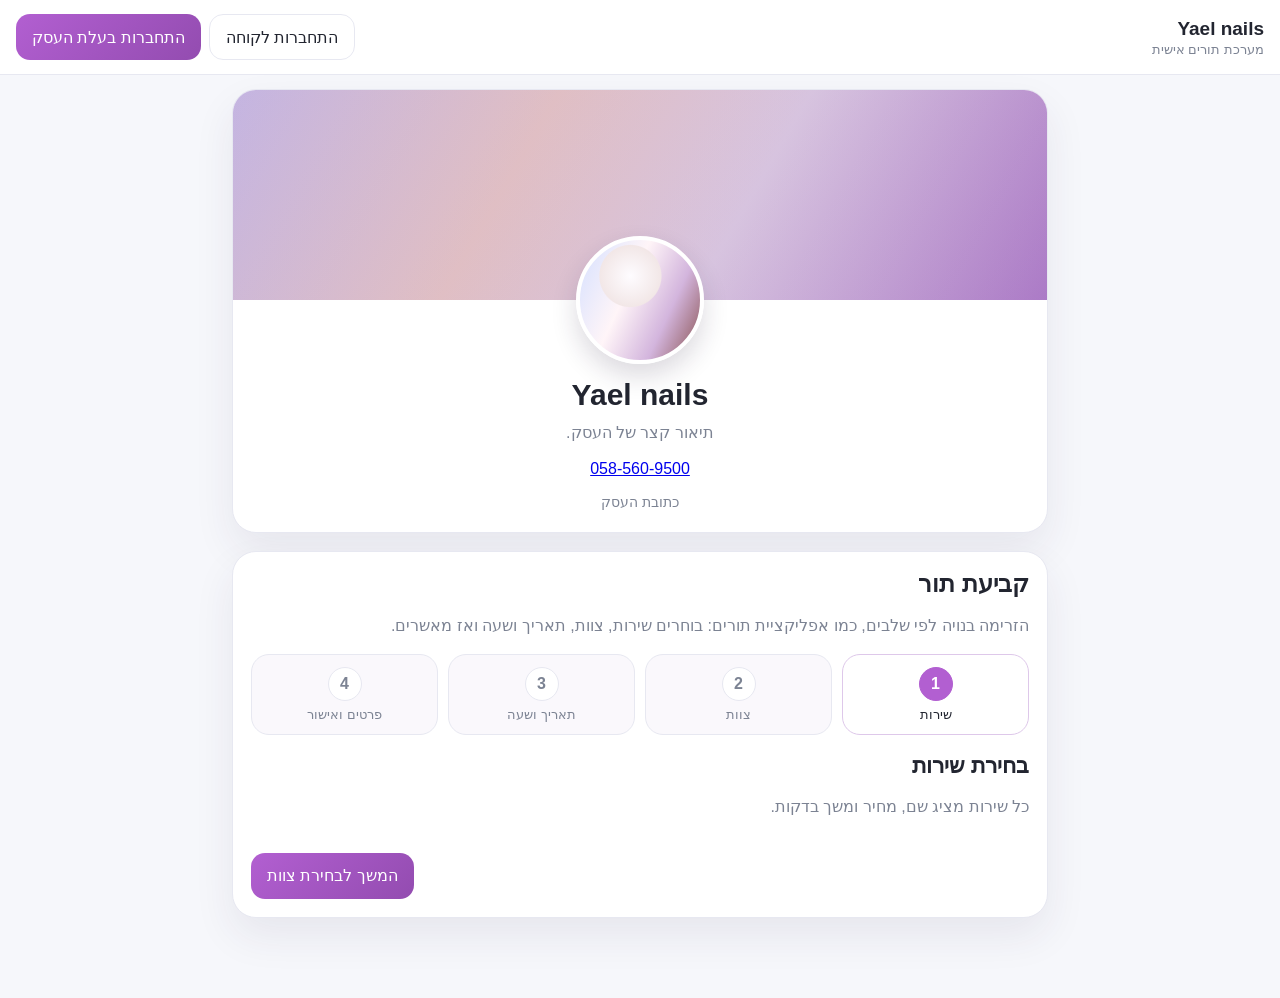
==== public/app/index.html @ bdcf822f "Changes Co-authored-by: oridahan5555-spec <274042148+oridahan5555-spec@users.noreply.github.com>" ====
<!DOCTYPE html>
<html lang="he" dir="rtl">
<head>
  <meta charset="UTF-8">
  <meta name="viewport" content="width=device-width, initial-scale=1.0">
  <title>ניהול תורים אישי</title>
  <meta name="description" content="אתר הזמנת תורים מסודר לפי שלבים: שירות, צוות, תאריך, שעה ופרטים אישיים.">
  <link rel="stylesheet" href="styles.css">
</head>
<body>
  <header class="topbar">
    <div class="brand-block">
      <strong id="brandName">Yael nails</strong>
      <span>מערכת תורים אישית</span>
    </div>
    <div class="topbar-actions">
      <button class="ghost-button" id="openCustomerLogin" type="button">התחברות לקוחה</button>
      <button class="primary-button small-button" id="openSellerLogin" type="button">התחברות בעלת העסק</button>
      <button class="ghost-button is-hidden" id="logoutButton" type="button">התנתקות</button>
    </div>
  </header>

  <main class="app-shell">
    <section class="landing-card">
      <div class="cover-image"></div>
      <div class="landing-content">
        <div class="avatar" id="businessAvatar" aria-hidden="true"></div>
        <h1 id="businessName">Yael nails</h1>
        <p class="business-description" id="businessDescription">תיאור קצר של העסק.</p>
        <div class="contact-row">
          <a class="contact-phone-text" id="phoneLink" href="tel:0585609500">058-560-9500</a>
        </div>
        <div class="business-meta">
          <span id="businessAddress">כתובת העסק</span>
        </div>
      </div>
    </section>

    <section class="wizard-card">
      <div class="section-head">
        <h2>קביעת תור</h2>
        <p>הזרימה בנויה לפי שלבים, כמו אפליקציית תורים: בוחרים שירות, צוות, תאריך ושעה ואז מאשרים.</p>
      </div>

      <ol class="wizard-steps" id="wizardSteps" aria-label="שלבי קביעת תור">
        <li class="wizard-step is-active" data-step-indicator="1">
          <span class="wizard-step-number">1</span>
          <span class="wizard-step-label">שירות</span>
        </li>
        <li class="wizard-step" data-step-indicator="2">
          <span class="wizard-step-number">2</span>
          <span class="wizard-step-label">צוות</span>
        </li>
        <li class="wizard-step" data-step-indicator="3">
          <span class="wizard-step-number">3</span>
          <span class="wizard-step-label">תאריך ושעה</span>
        </li>
        <li class="wizard-step" data-step-indicator="4">
          <span class="wizard-step-number">4</span>
          <span class="wizard-step-label">פרטים ואישור</span>
        </li>
      </ol>

      <section class="wizard-panel is-active" id="servicesStep">
        <div class="section-head compact-head">
          <h3>בחירת שירות</h3>
          <p>כל שירות מציג שם, מחיר ומשך בדקות.</p>
        </div>
        <div id="servicesCategories" class="categories-list"></div>
        <div class="panel-actions">
          <button class="primary-button" id="goToStaffStep" type="button">המשך לבחירת צוות</button>
        </div>
      </section>

      <section class="wizard-panel" id="staffStep">
        <div class="section-head compact-head">
          <h3>בחירת איש צוות</h3>
          <p>כרגע יש בעלת מקצוע אחת פעילה במערכת, אז פשוט ממשיכים איתה.</p>
        </div>
        <div id="staffCards" class="staff-grid"></div>
        <div class="panel-actions split-actions">
          <button class="ghost-button" id="backToServicesStep" type="button">חזרה</button>
          <button class="primary-button" id="goToScheduleStep" type="button">המשך לבחירת תאריך</button>
        </div>
      </section>

      <section class="wizard-panel" id="scheduleStep">
        <div class="section-head compact-head">
          <h3>בחירת תאריך ושעה</h3>
          <p>הימים הזמינים מסומנים בלוח, ורק שעות פנויות באמת מוצגות מתחת.</p>
        </div>

        <div class="selected-summary" id="selectedSummary"></div>

        <div class="calendar-card">
          <div class="calendar-head">
            <button class="icon-button" id="calendarNextButton" type="button" aria-label="חודש הבא">‹</button>
            <strong id="calendarMonthLabel">מאי 2026</strong>
            <button class="icon-button" id="calendarPrevButton" type="button" aria-label="חודש קודם">›</button>
          </div>
          <div class="calendar-weekdays">
            <span>א</span>
            <span>ב</span>
            <span>ג</span>
            <span>ד</span>
            <span>ה</span>
            <span>ו</span>
            <span>ש</span>
          </div>
          <div class="calendar-grid" id="calendarGrid"></div>
        </div>

        <section class="today-availability">
          <div class="today-availability-head">
            <h3>שעות פנויות היום</h3>
            <p id="todayAvailabilityText">בחרי שירות כדי לראות שעות פנויות להיום.</p>
          </div>
          <div class="today-slot-list" id="todaySlotsList"></div>
        </section>

        <section class="picker-block">
          <div class="picker-head">
            <h3>שעות זמינות</h3>
            <p>השעות מחולקות לבוקר, צהריים וערב.</p>
          </div>
          <div id="timeGroups" class="time-groups"></div>
          <div class="empty-state is-hidden" id="emptyTimesState">
            <div class="empty-icon" aria-hidden="true">⌛</div>
            <p>אין שעות זמינות ביום זה</p>
          </div>
        </section>

        <div class="panel-actions split-actions">
          <button class="ghost-button" id="backToStaffStep" type="button">חזרה</button>
          <button class="primary-button" id="goToDetailsStep" type="button">המשך לפרטים</button>
        </div>
      </section>

      <section class="wizard-panel" id="detailsStep">
        <div class="section-head compact-head">
          <h3>פרטים אישיים ואישור</h3>
          <p>כאן בודקים את הסיכום הסופי ומאשרים את התור.</p>
        </div>

        <div class="summary-card" id="bookingSummaryCard"></div>

        <div class="notice-box" id="detailsNotice">
          מלאי שם וטלפון כדי לאשר את התור.
        </div>

        <section class="success-panel is-hidden" id="bookingSuccessPanel">
          <div class="success-icon" aria-hidden="true">✓</div>
          <h3>ההזמנה נשלחה בהצלחה</h3>
          <p>הבקשה נשמרה ומחכה לאישור של בעלת העסק.</p>
          <div class="success-summary" id="bookingSuccessSummary"></div>
          <div class="success-panel-actions">
            <button class="ghost-button is-hidden" id="bookingSuccessCalendarButton" type="button">הוספה ל-Google Calendar</button>
            <button class="ghost-button is-hidden" id="bookingSuccessIcsButton" type="button">הוספה ליומן הפרטי</button>
          </div>
        </section>

        <form id="bookingForm" class="booking-form">
          <label class="field">
            <span>שם מלא</span>
            <input type="text" name="fullName" required>
          </label>
          <label class="field">
            <span>טלפון</span>
            <input type="tel" name="phone" required>
          </label>
          <label class="field">
            <span>הערות</span>
            <textarea name="notes" rows="3" placeholder="לא חובה"></textarea>
          </label>
          <div class="panel-actions split-actions">
            <button class="ghost-button" id="backToScheduleStep" type="button">חזרה</button>
            <button class="primary-button" type="submit">קבע תור</button>
          </div>
        </form>
      </section>
    </section>

    <section class="panel-card is-hidden" id="customerBookingsPanel">
      <div class="section-head">
        <h2>התורים שלי</h2>
        <p>כאן רואים מה מחכה לאישור, מה אושר, ומה בוטל או נדחה.</p>
      </div>
      <div id="myBookingsList" class="cards-list"></div>
    </section>

    <section class="panel-card is-hidden" id="sellerPanel">
      <div class="section-head">
        <h2>ניהול העסק</h2>
        <p>האזור הזה מיועד לבעלת העסק בלבד, וכל שינוי בו נשמר באמת בדפדפן המקומי.</p>
      </div>

      <div class="admin-grid">
        <form id="businessForm" class="admin-card">
          <h3>פרטי העסק</h3>
          <label class="field">
            <span>שם העסק</span>
            <input type="text" name="name" required>
          </label>
          <label class="field">
            <span>תיאור קצר</span>
            <input type="text" name="description" required>
          </label>
          <label class="field">
            <span>כתובת</span>
            <input type="text" name="address" required>
          </label>
          <label class="field">
            <span>טלפון</span>
            <input type="text" name="phone" required>
          </label>
          <label class="field">
            <span>קישור לאינסטגרם</span>
            <input type="url" name="instagramUrl" placeholder="https://instagram.com/your-page">
          </label>
          <button class="primary-button" type="submit">שמירת פרטי עסק</button>
        </form>

        <form id="sellerCredentialsForm" class="admin-card">
          <h3>כניסת בעלת העסק</h3>
          <label class="field">
            <span>שם משתמש</span>
            <input type="text" name="username" required>
          </label>
          <label class="field">
            <span>סיסמה חדשה</span>
            <input type="password" name="password" placeholder="השאירי ריק כדי לא לשנות">
          </label>
          <button class="primary-button" type="submit">שמירת פרטי התחברות</button>
        </form>

        <form id="servicesForm" class="admin-card admin-card-wide">
          <h3>שירותים ומחירים</h3>
          <div id="servicesEditor" class="editor-list"></div>
          <button class="ghost-button" id="addServiceButton" type="button">הוספת שירות</button>
          <button class="primary-button" type="submit">שמירת שירותים</button>
        </form>

        <form id="hoursForm" class="admin-card admin-card-wide">
          <h3>ימים ושעות עבודה</h3>
          <p class="admin-helper">
            כאן מגדירים לכל יום: שם היום, שעת פתיחה, שעת סגירה, וכמה דקות יש בין תור לתור.
            לדוגמה: אם כתוב <strong>30</strong>, זה אומר שכל תור חדש יכול להתחיל כל 30 דקות.
          </p>
          <div id="hoursEditor" class="editor-list"></div>
          <button class="primary-button" type="submit">שמירת שעות עבודה</button>
        </form>

        <section class="admin-card admin-card-wide">
          <h3>יומן בעלת העסק</h3>
          <div class="seller-calendar">
            <div class="calendar-card seller-calendar-card">
              <div class="calendar-head">
                <button class="icon-button" id="sellerCalendarNextButton" type="button" aria-label="חודש הבא">‹</button>
                <strong id="sellerCalendarMonthLabel">מאי 2026</strong>
                <button class="icon-button" id="sellerCalendarPrevButton" type="button" aria-label="חודש קודם">›</button>
              </div>
              <div class="calendar-weekdays">
                <span>א</span>
                <span>ב</span>
                <span>ג</span>
                <span>ד</span>
                <span>ה</span>
                <span>ו</span>
                <span>ש</span>
              </div>
              <div class="calendar-grid" id="sellerCalendarGrid"></div>
            </div>
            <div class="seller-calendar-list" id="sellerCalendarList"></div>
          </div>
        </section>

        <section class="admin-card admin-card-wide">
          <h3>בקשות תור</h3>
          <div id="sellerBookingsList" class="cards-list"></div>
        </section>
      </div>
    </section>
  </main>

  <div class="modal is-hidden" id="authModal">
    <div class="modal-backdrop" id="closeModal"></div>
    <div class="modal-card">
      <div class="modal-tabs">
        <button class="modal-tab is-active" type="button" data-auth-tab="customer">לקוחה</button>
        <button class="modal-tab" type="button" data-auth-tab="seller">בעלת העסק</button>
      </div>

      <form id="customerLoginForm" class="auth-panel is-active">
        <h3>כניסה / הרשמה ללקוחה</h3>
        <p class="auth-helper">בפעם הראשונה ממלאים פרטים, טלפון וסיסמה. בפעמים הבאות נכנסים עם אותו טלפון וסיסמה.</p>
        <label class="field">
          <span>שם פרטי</span>
          <input type="text" name="firstName" required>
        </label>
        <label class="field">
          <span>שם משפחה</span>
          <input type="text" name="lastName" required>
        </label>
        <label class="field">
          <span>טלפון</span>
          <input type="tel" name="phone" required>
        </label>
        <label class="field">
          <span>סיסמה</span>
          <input type="password" name="password" required>
        </label>
        <button class="primary-button" type="submit">כניסה כלקוחה</button>
      </form>

      <form id="sellerLoginForm" class="auth-panel">
        <h3>התחברות בעלת העסק</h3>
        <label class="field">
          <span>שם משתמש</span>
          <input type="text" name="username" required>
        </label>
        <label class="field">
          <span>סיסמה</span>
          <input type="password" name="password" required>
        </label>
        <button class="primary-button" type="submit">כניסה לניהול</button>
      </form>
    </div>
  </div>

  <script src="script.js"></script>
</body>
</html>
---- public/app/styles.css ----
:root {
  --bg: #f6f7fb;
  --surface: #ffffff;
  --surface-soft: #faf8fc;
  --text: #222530;
  --muted: #7c8393;
  --line: #e7e8f1;
  --accent: #b25fd1;
  --accent-dark: #934cb0;
  --accent-soft: #f5e9fb;
  --success: #2f9868;
  --warning: #b88400;
  --danger: #d64a5d;
  --shadow: 0 18px 40px rgba(50, 40, 78, 0.08);
}

* {
  box-sizing: border-box;
}

html {
  scroll-behavior: smooth;
}

body {
  margin: 0;
  font-family: Arial, sans-serif;
  background: var(--bg);
  color: var(--text);
}

button,
input,
textarea {
  font: inherit;
}

.is-hidden {
  display: none !important;
}

.topbar {
  position: sticky;
  top: 0;
  z-index: 40;
  display: flex;
  align-items: center;
  justify-content: space-between;
  gap: 16px;
  padding: 14px 16px;
  background: rgba(255, 255, 255, 0.92);
  backdrop-filter: blur(14px);
  border-bottom: 1px solid var(--line);
}

.brand-block {
  display: grid;
  gap: 2px;
}

.brand-block strong {
  font-size: 19px;
}

.brand-block span {
  color: var(--muted);
  font-size: 13px;
}

.topbar-actions {
  display: flex;
  flex-wrap: wrap;
  gap: 8px;
}

.app-shell {
  width: min(840px, 100%);
  margin: 0 auto;
  padding: 14px 12px 80px;
}

.landing-card,
.wizard-card,
.panel-card,
.admin-card,
.booking-card,
.notice-box,
.modal-card,
.calendar-card,
.summary-card,
.success-panel {
  background: var(--surface);
  border: 1px solid var(--line);
  border-radius: 24px;
  box-shadow: var(--shadow);
}

.landing-card {
  overflow: hidden;
}

.cover-image {
  height: 210px;
  background:
    linear-gradient(rgba(110, 70, 118, 0.18), rgba(110, 70, 118, 0.18)),
    linear-gradient(120deg, #d7cdf9 0%, #f9d9d5 35%, #eedff6 62%, #b986d8 100%);
}

.landing-content {
  margin-top: -64px;
  padding: 0 18px 22px;
  text-align: center;
}

.avatar {
  width: 128px;
  height: 128px;
  margin: 0 auto 14px;
  border-radius: 50%;
  border: 4px solid #fff;
  background:
    radial-gradient(circle at 42% 30%, #fefcff 0%, #f2e7e7 28%, transparent 29%),
    linear-gradient(115deg, #d5e0ff 0%, #fff5f8 40%, #d3b5dd 70%, #88504e 100%);
  box-shadow: 0 12px 26px rgba(39, 25, 55, 0.16);
}

.landing-content h1 {
  margin: 0 0 8px;
  font-size: 30px;
}

.business-description {
  margin: 0 auto 14px;
  max-width: 32ch;
  color: var(--muted);
  line-height: 1.6;
}

.contact-row {
  display: flex;
  justify-content: center;
  gap: 10px;
  margin-bottom: 16px;
}

.contact-chip {
  width: 44px;
  height: 44px;
  display: grid;
  place-items: center;
  border-radius: 50%;
  text-decoration: none;
  color: var(--text);
  background: var(--surface-soft);
  border: 1px solid var(--line);
  box-shadow: 0 8px 16px rgba(34, 37, 48, 0.05);
  transition: transform 180ms ease, border-color 180ms ease, box-shadow 180ms ease;
}

.contact-chip:hover {
  transform: translateY(-1px);
  border-color: #d7c1e6;
  box-shadow: 0 10px 18px rgba(178, 95, 209, 0.12);
}

.contact-chip svg {
  width: 20px;
  height: 20px;
  fill: currentColor;
}

.business-meta {
  display: grid;
  gap: 4px;
  color: var(--muted);
  font-size: 14px;
}

.wizard-card,
.panel-card {
  margin-top: 18px;
  padding: 18px;
}

.section-head {
  margin-bottom: 16px;
}

.section-head h2,
.section-head h3,
.admin-card h3,
.modal-card h3 {
  margin: 0 0 8px;
}

.section-head p,
.compact-head p,
.today-availability-head p,
.picker-head p,
.auth-helper,
.admin-helper,
.notice-box,
.booking-meta,
.booking-note,
.field span,
.calendar-helper {
  color: var(--muted);
  line-height: 1.5;
}

.compact-head {
  margin-bottom: 14px;
}

.compact-head h3 {
  font-size: 22px;
}

.wizard-steps {
  display: grid;
  grid-template-columns: repeat(4, minmax(0, 1fr));
  gap: 10px;
  padding: 0;
  margin: 0 0 18px;
  list-style: none;
}

.wizard-step {
  display: grid;
  gap: 6px;
  justify-items: center;
  padding: 12px 10px;
  border: 1px solid var(--line);
  border-radius: 18px;
  background: var(--surface-soft);
  color: var(--muted);
}

.wizard-step-number {
  width: 34px;
  height: 34px;
  display: grid;
  place-items: center;
  border-radius: 50%;
  background: #fff;
  border: 1px solid var(--line);
  font-weight: 700;
}

.wizard-step-label {
  font-size: 13px;
  text-align: center;
}

.wizard-step.is-active {
  border-color: #dec8ea;
  background: #fff;
  color: var(--text);
}

.wizard-step.is-active .wizard-step-number,
.wizard-step.is-complete .wizard-step-number {
  background: var(--accent);
  border-color: var(--accent);
  color: #fff;
}

.wizard-step.is-complete {
  color: var(--text);
}

.wizard-panel {
  display: none;
}

.wizard-panel.is-active {
  display: block;
  animation: fadeSlide 220ms ease;
}

.categories-list,
.services-grid,
.staff-grid,
.time-groups,
.booking-form,
.cards-list,
.admin-grid,
.editor-list,
.seller-calendar-list {
  display: grid;
  gap: 14px;
}

.category-block {
  display: grid;
  gap: 12px;
}

.category-title {
  margin: 0;
  font-size: 20px;
}

.services-grid {
  grid-template-columns: 1fr;
}

.service-card,
.staff-card {
  width: 100%;
  border: 1px solid var(--line);
  border-radius: 20px;
  background: var(--surface);
  padding: 16px;
  text-align: right;
  cursor: pointer;
  transition: transform 180ms ease, border-color 180ms ease, box-shadow 180ms ease, background 180ms ease;
}

.service-card:hover,
.staff-card:hover,
.day-button:hover,
.time-slot-button:hover,
.today-slot-chip:hover,
.calendar-day:hover {
  transform: translateY(-1px);
}

.service-card.is-selected,
.staff-card.is-selected {
  border-color: var(--accent);
  background: var(--accent-soft);
  box-shadow: 0 12px 28px rgba(178, 95, 209, 0.18);
}

.service-card-head,
.service-card-meta,
.booking-card-head,
.booking-meta,
.summary-row,
.selected-summary-row {
  display: flex;
  align-items: center;
  justify-content: space-between;
  gap: 12px;
}

.service-card-check {
  width: 22px;
  height: 22px;
  border-radius: 50%;
  border: 1px solid #d6d8e3;
  background: #fff;
  flex-shrink: 0;
}

.service-card.is-selected .service-card-check {
  border-color: var(--accent);
  background: var(--accent);
  box-shadow: inset 0 0 0 5px #fff;
}

.service-card-head strong {
  font-size: 18px;
}

.service-card-meta {
  margin-top: 10px;
  color: var(--muted);
  font-size: 14px;
}

.staff-grid {
  grid-template-columns: repeat(2, minmax(0, 1fr));
}

.staff-card {
  display: grid;
  justify-items: center;
  gap: 12px;
  text-align: center;
}

.staff-avatar {
  width: 72px;
  height: 72px;
  display: grid;
  place-items: center;
  border-radius: 50%;
  background: linear-gradient(135deg, #f9e9fb, #d9c1f1);
  color: var(--accent-dark);
  font-size: 24px;
  font-weight: 700;
  border: 1px solid #e5d2ef;
}

.staff-card strong {
  font-size: 17px;
}

.staff-card span {
  color: var(--muted);
  font-size: 14px;
}

.selected-summary,
.summary-card {
  display: grid;
  gap: 10px;
  padding: 16px;
  margin-bottom: 16px;
  background: var(--surface-soft);
}

.selected-summary {
  border: 1px solid #e4d0ef;
  border-radius: 18px;
}

.selected-summary-row strong {
  font-size: 15px;
}

.calendar-card {
  padding: 16px;
  margin-bottom: 16px;
}

.calendar-head {
  display: flex;
  align-items: center;
  justify-content: space-between;
  gap: 10px;
  margin-bottom: 14px;
}

.icon-button {
  width: 42px;
  height: 42px;
  display: grid;
  place-items: center;
  border: 1px solid var(--line);
  border-radius: 50%;
  background: #fff;
  cursor: pointer;
  font-size: 24px;
  line-height: 1;
}

.calendar-weekdays,
.calendar-grid {
  display: grid;
  grid-template-columns: repeat(7, minmax(0, 1fr));
  gap: 8px;
}

.calendar-weekdays {
  margin-bottom: 10px;
  color: var(--muted);
  font-size: 13px;
  text-align: center;
}

.calendar-day {
  min-height: 52px;
  border: 1px solid var(--line);
  border-radius: 16px;
  background: #fff;
  cursor: pointer;
  font-weight: 700;
}

.calendar-day.is-outside {
  visibility: hidden;
}

.calendar-day.is-disabled {
  color: #b4b8c5;
  background: #f5f6fa;
  cursor: not-allowed;
}

.calendar-day.is-available {
  border-color: #d7c0e8;
}

.calendar-day.is-selected {
  border-color: var(--accent);
  background: var(--accent-soft);
  box-shadow: 0 10px 24px rgba(178, 95, 209, 0.16);
}

.calendar-day.has-bookings {
  border-color: #d7c0e8;
  box-shadow: inset 0 -4px 0 #d7c0e8;
}

.today-availability {
  margin-bottom: 16px;
  padding: 16px;
  border: 1px solid var(--line);
  border-radius: 18px;
  background: var(--surface-soft);
}

.today-availability-head {
  display: grid;
  gap: 6px;
}

.today-availability-head h3 {
  margin: 0;
  font-size: 18px;
}

.today-slot-list {
  display: flex;
  flex-wrap: wrap;
  gap: 10px;
  margin-top: 14px;
}

.today-slot-chip {
  min-width: 82px;
  min-height: 42px;
  padding: 0 14px;
  border: 1px solid #dec8ea;
  border-radius: 999px;
  background: #fff;
  color: var(--accent-dark);
  cursor: pointer;
  font-weight: 700;
  transition: transform 180ms ease, border-color 180ms ease, box-shadow 180ms ease;
}

.picker-block {
  display: grid;
  gap: 14px;
}

.picker-head h3 {
  margin: 0 0 6px;
  font-size: 18px;
}

.time-group {
  display: grid;
  gap: 12px;
}

.time-group h4 {
  margin: 0;
  font-size: 16px;
}

.time-slots-grid {
  display: grid;
  grid-template-columns: repeat(3, minmax(0, 1fr));
  gap: 10px;
}

.time-slot-button {
  min-height: 54px;
  border: 1px solid var(--line);
  border-radius: 16px;
  background: #fff;
  color: var(--text);
  cursor: pointer;
  font-weight: 700;
  transition: border-color 180ms ease, background 180ms ease, box-shadow 180ms ease, transform 180ms ease;
}

.time-slot-button.is-selected {
  border-color: var(--accent);
  background: var(--accent-soft);
  box-shadow: 0 10px 24px rgba(178, 95, 209, 0.16);
}

.empty-state {
  display: grid;
  place-items: center;
  gap: 8px;
  padding: 28px 16px;
  border: 1px dashed #d7d9e6;
  border-radius: 18px;
  background: var(--surface-soft);
  text-align: center;
}

.empty-icon {
  width: 56px;
  height: 56px;
  display: grid;
  place-items: center;
  border-radius: 50%;
  background: #fff;
  border: 1px solid var(--line);
  color: var(--muted);
  font-size: 26px;
}

.summary-card {
  margin-bottom: 16px;
  border-radius: 18px;
}

.summary-row,
.selected-summary-row {
  padding: 0;
}

.summary-card .summary-row + .summary-row {
  padding-top: 10px;
  border-top: 1px solid var(--line);
}

.notice-box,
.booking-form,
.admin-card,
.modal-card,
.booking-card,
.success-panel {
  padding: 18px;
}

.success-panel {
  display: grid;
  gap: 10px;
  margin-bottom: 16px;
  border-color: #d9efd9;
  background: #f5fcf7;
  text-align: center;
}

.success-panel h3 {
  margin: 0;
  color: var(--success);
  font-size: 22px;
}

.success-icon {
  width: 52px;
  height: 52px;
  margin: 0 auto;
  display: grid;
  place-items: center;
  border-radius: 50%;
  background: var(--success);
  color: #fff;
  font-size: 28px;
  font-weight: 700;
}

.success-summary {
  margin-top: 4px;
  border: 1px solid #d8eadb;
  border-radius: 14px;
  background: #fff;
  overflow: hidden;
}

.success-summary .summary-row {
  padding: 14px 16px;
}

.success-summary .summary-row + .summary-row {
  border-top: 1px solid var(--line);
}

.field {
  display: grid;
  gap: 8px;
}

.field span {
  font-size: 14px;
}

.field input,
.field textarea {
  width: 100%;
  padding: 14px;
  border: 1px solid var(--line);
  border-radius: 14px;
  background: #fff;
}

.panel-actions {
  display: flex;
  justify-content: flex-end;
  margin-top: 18px;
}

.split-actions {
  justify-content: space-between;
  gap: 10px;
}

.primary-button,
.ghost-button,
.danger-button,
.modal-tab {
  min-height: 46px;
  padding: 0 16px;
  border-radius: 14px;
  cursor: pointer;
  font: inherit;
}

.primary-button {
  border: none;
  background: linear-gradient(135deg, var(--accent), var(--accent-dark));
  color: #fff;
}

.ghost-button,
.danger-button,
.modal-tab {
  border: 1px solid var(--line);
  background: #fff;
  color: var(--text);
}

.danger-button {
  color: var(--danger);
  border-color: #efc8cf;
}

.small-button {
  min-height: 40px;
}

.booking-card {
  border-radius: 18px;
}

.status-pill {
  display: inline-flex;
  align-items: center;
  justify-content: center;
  min-width: 96px;
  padding: 7px 12px;
  border: 1px solid transparent;
  border-radius: 999px;
  font-size: 13px;
  font-weight: 700;
}

.status-pending {
  background: #f8efc9;
  color: var(--warning);
  border-color: #ead89a;
}

.status-approved {
  background: #dff4e9;
  color: var(--success);
  border-color: #b9e3c9;
}

.status-rejected {
  background: #fde2e6;
  color: var(--danger);
  border-color: #f3bcc4;
}

.status-cancelled {
  background: #eceff5;
  color: #5f6675;
  border-color: #d8dde7;
}

.status-card-pending {
  box-shadow: inset 4px 0 0 #e1c65b;
}

.status-card-approved {
  box-shadow: inset 4px 0 0 var(--success);
}

.status-card-rejected {
  box-shadow: inset 4px 0 0 var(--danger);
}

.status-card-cancelled {
  box-shadow: inset 4px 0 0 #8b93a3;
}

.booking-meta,
.seller-actions,
.booking-card-actions {
  display: flex;
  flex-wrap: wrap;
  gap: 10px;
  margin-top: 12px;
}

.success-panel-actions {
  display: flex;
  justify-content: center;
  margin-top: 16px;
}

.success-panel-actions .ghost-button {
  min-width: 180px;
}

.undo-strip {
  display: flex;
  flex-wrap: wrap;
  align-items: center;
  justify-content: space-between;
  gap: 10px;
  margin-top: 14px;
  padding: 12px 14px;
  border: 1px solid #f3bcc4;
  border-radius: 16px;
  background: #fff6f7;
  color: var(--danger);
}

.undo-strip .ghost-button {
  min-height: 40px;
  border-color: #efc8cf;
}

.editor-row {
  display: grid;
  grid-template-columns: 1.1fr 0.9fr 0.7fr 0.7fr auto;
  gap: 10px;
  align-items: center;
}

.editor-row-labels {
  padding: 0 4px;
  color: var(--muted);
  font-size: 13px;
  font-weight: 700;
}

.editor-row-labels span {
  text-align: center;
}

.editor-row-hours input {
  text-align: center;
}

.toggle-hour-button.is-open {
  border-color: #b9e3c9;
  color: var(--success);
  background: #f3fbf6;
}

.toggle-hour-button.is-closed {
  border-color: #f3bcc4;
  color: var(--danger);
  background: #fff5f6;
}

.seller-calendar {
  display: grid;
  gap: 14px;
}

.seller-calendar-card {
  margin-bottom: 0;
}

.seller-calendar-list {
  display: grid;
  gap: 12px;
}

.modal {
  position: fixed;
  inset: 0;
  z-index: 50;
}

.modal-backdrop {
  position: absolute;
  inset: 0;
  background: rgba(34, 37, 48, 0.5);
}

.modal-card {
  position: relative;
  width: min(420px, calc(100% - 24px));
  margin: 72px auto 0;
}

.modal-tabs {
  display: flex;
  gap: 10px;
  margin-bottom: 16px;
}

.modal-tab.is-active {
  background: var(--accent-soft);
  color: var(--accent-dark);
  border-color: #e2c8ee;
}

.auth-panel {
  display: none;
}

.auth-panel.is-active {
  display: grid;
  gap: 12px;
}

@keyframes fadeSlide {
  from {
    opacity: 0;
    transform: translateY(10px);
  }

  to {
    opacity: 1;
    transform: translateY(0);
  }
}

.owner-body {
  background: #f3f5fb;
}

.owner-header {
  position: sticky;
  top: 0;
  z-index: 40;
  display: flex;
  align-items: center;
  justify-content: space-between;
  gap: 16px;
  padding: 16px 20px;
  background: rgba(255, 255, 255, 0.94);
  backdrop-filter: blur(14px);
  border-bottom: 1px solid var(--line);
}

.owner-brand {
  display: grid;
  gap: 4px;
}

.owner-brand strong {
  font-size: 24px;
}

.owner-brand span {
  color: var(--muted);
  font-size: 14px;
}

.owner-header-actions {
  display: flex;
  flex-wrap: wrap;
  gap: 10px;
}

.owner-login-shell {
  width: min(460px, calc(100% - 24px));
  margin: 36px auto;
}

.owner-layout {
  width: min(1360px, calc(100% - 24px));
  margin: 18px auto 48px;
  display: grid;
  grid-template-columns: 260px minmax(0, 1fr);
  gap: 18px;
}

.owner-sidebar {
  position: sticky;
  top: 90px;
  align-self: start;
}

.owner-sidebar-card {
  padding: 18px;
}

.owner-nav {
  display: grid;
  gap: 8px;
}

.owner-nav a {
  display: flex;
  align-items: center;
  justify-content: space-between;
  gap: 10px;
  padding: 12px 14px;
  border: 1px solid var(--line);
  border-radius: 16px;
  color: var(--text);
  background: var(--surface-soft);
  text-decoration: none;
  transition: border-color 180ms ease, transform 180ms ease, background 180ms ease;
}

.owner-nav a:hover {
  transform: translateY(-1px);
  border-color: #d7c1e6;
  background: #fff;
}

.owner-main {
  display: grid;
  gap: 18px;
}

.owner-stats-grid,
.owner-tips-grid {
  display: grid;
  gap: 14px;
}

.owner-stats-grid {
  grid-template-columns: repeat(auto-fit, minmax(180px, 1fr));
}

.owner-stat-card,
.owner-tip-card {
  background: var(--surface);
  border: 1px solid var(--line);
  border-radius: 22px;
  box-shadow: var(--shadow);
  padding: 18px;
}

.owner-stat-card {
  display: grid;
  gap: 8px;
}

.owner-stat-card strong {
  font-size: 32px;
}

.owner-stat-card span,
.owner-tip-card p {
  color: var(--muted);
}

.owner-tip-card {
  display: grid;
  gap: 10px;
}

.owner-tip-card h3 {
  margin: 0;
  font-size: 19px;
}

.owner-tip-link {
  color: var(--accent-dark);
  font-weight: 700;
  text-decoration: none;
}

.owner-tip-link:hover {
  text-decoration: underline;
}

.owner-section-anchor {
  scroll-margin-top: 110px;
}

@media (min-width: 720px) {
  .services-grid {
    grid-template-columns: repeat(2, minmax(0, 1fr));
  }

  .staff-grid {
    grid-template-columns: repeat(3, minmax(0, 1fr));
  }

  .admin-grid {
    grid-template-columns: repeat(2, minmax(0, 1fr));
  }

  .admin-card-wide {
    grid-column: 1 / -1;
  }
}

@media (max-width: 719px) {
  .topbar,
  .topbar-actions,
  .editor-row {
    display: grid;
  }

  .wizard-steps {
    grid-template-columns: repeat(2, minmax(0, 1fr));
  }

  .split-actions {
    flex-direction: column-reverse;
  }

  .split-actions .primary-button,
  .split-actions .ghost-button,
  .panel-actions .primary-button {
    width: 100%;
  }

  .staff-grid,
  .services-grid,
  .time-slots-grid {
    grid-template-columns: repeat(2, minmax(0, 1fr));
  }

  .editor-row {
    grid-template-columns: 1fr;
  }

  .landing-content h1 {
    font-size: 28px;
  }
}

@media (max-width: 1023px) {
  .owner-layout {
    grid-template-columns: 1fr;
  }

  .owner-sidebar {
    position: static;
  }
}
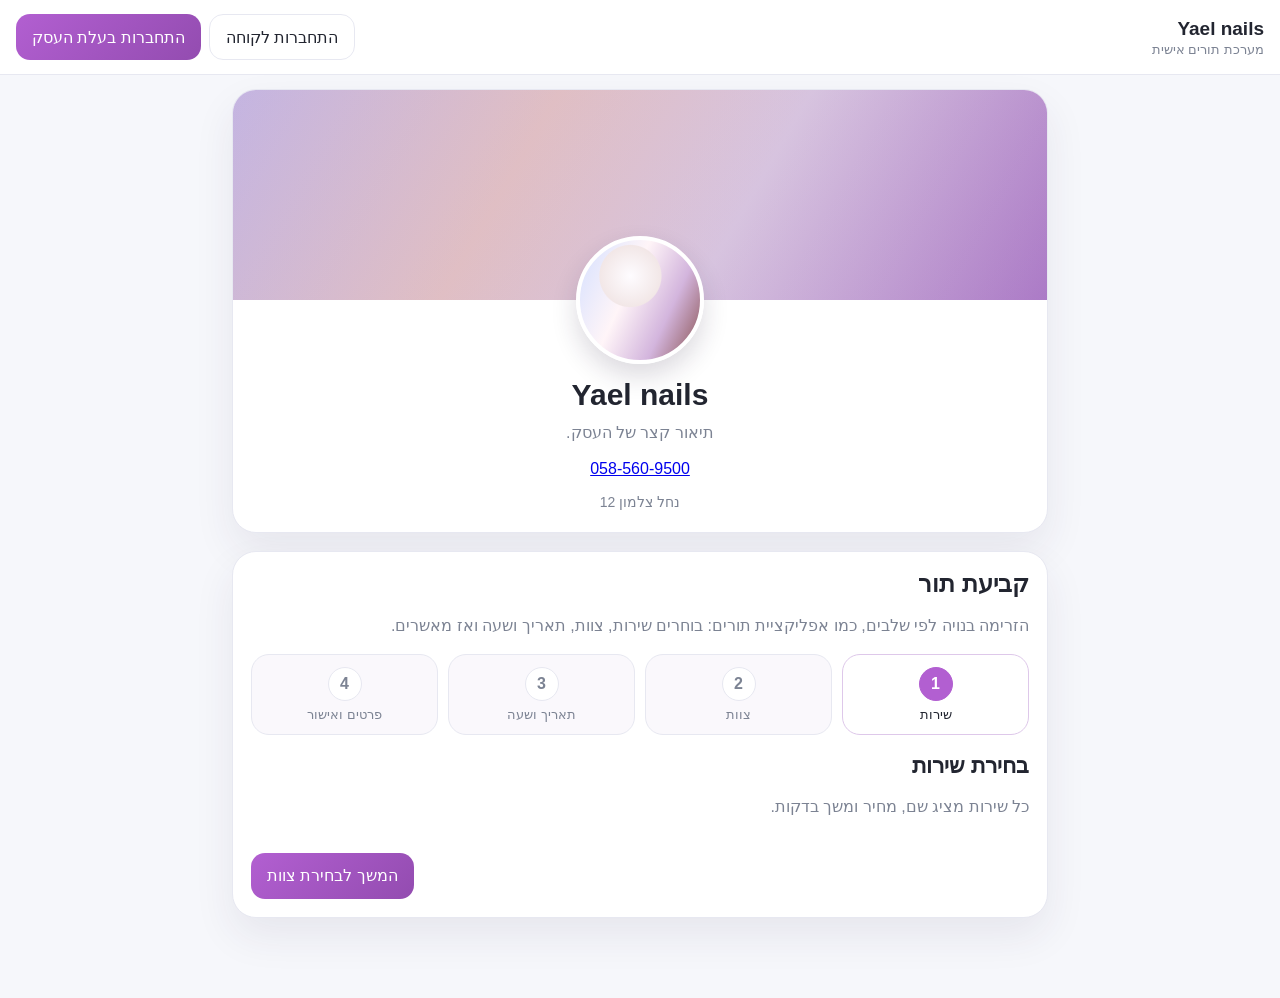
==== commit c123fcd8: "Changes Co-authored-by: oridahan5555-spec <274042148+oridahan5555-spec@users.noreply.github.com>" ====
--- a/public/app/index.html
+++ b/public/app/index.html
@@ -31,7 +31,7 @@
           <a class="contact-phone-text" id="phoneLink" href="tel:0585609500">058-560-9500</a>
         </div>
         <div class="business-meta">
-          <span id="businessAddress">כתובת העסק</span>
+          <span id="businessAddress">נחל צלמון 12</span>
         </div>
       </div>
     </section>
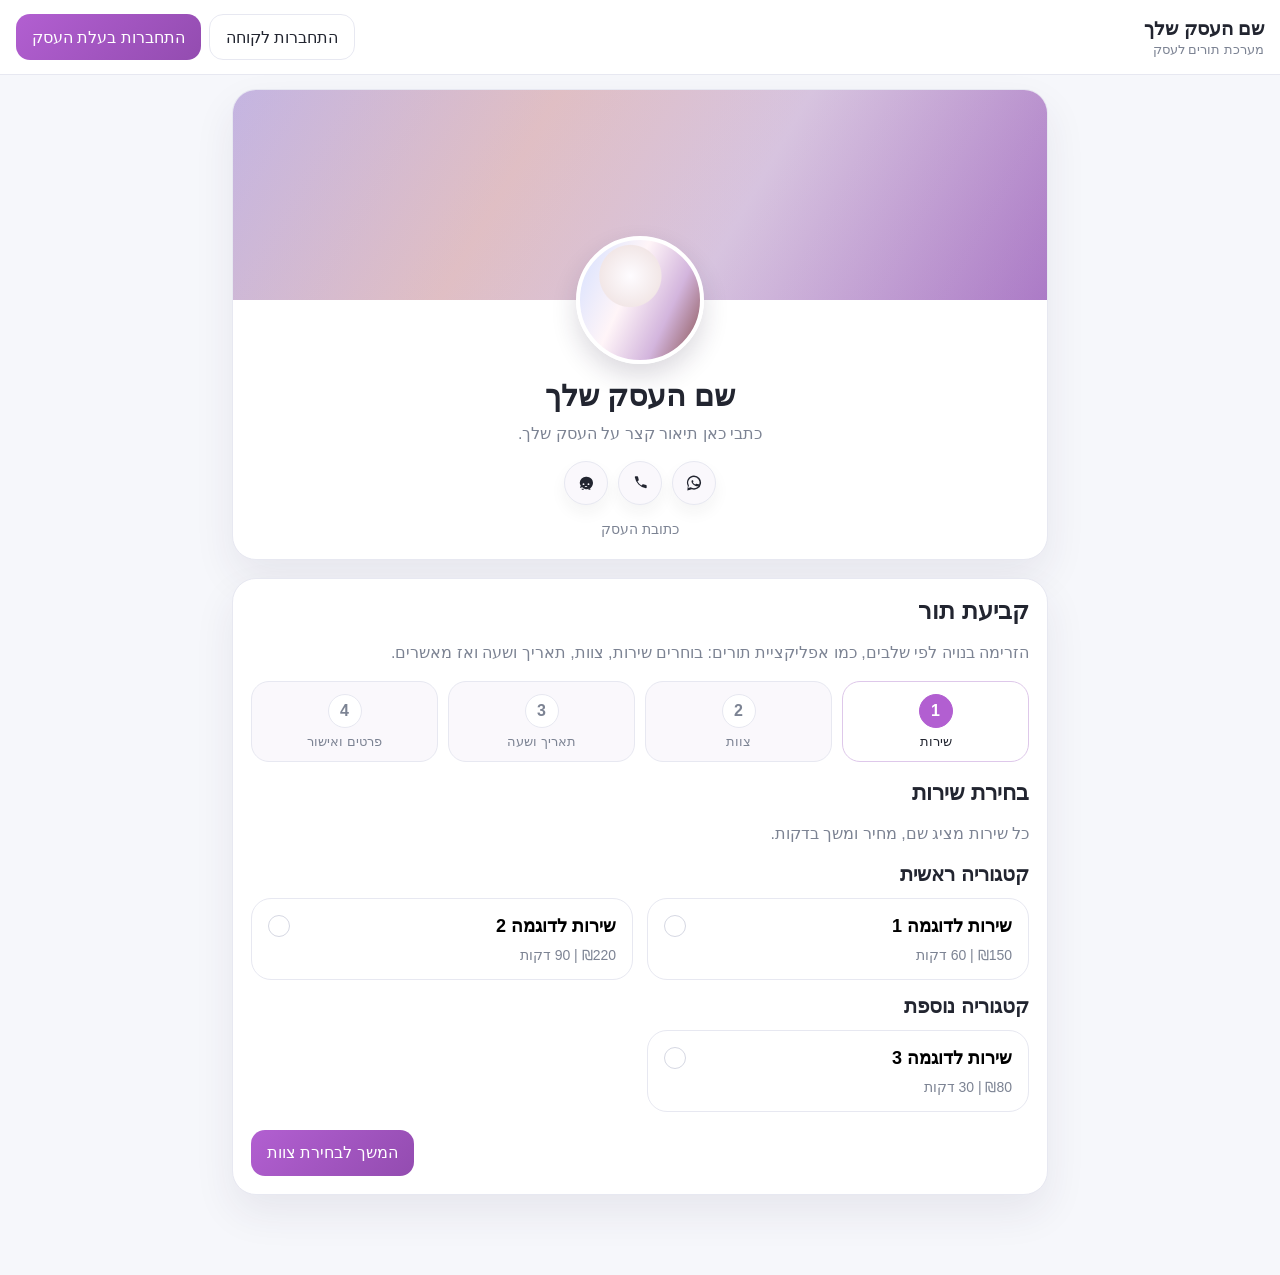
==== commit 536155ce: "Changes Co-authored-by: oridahan5555-spec <274042148+oridahan5555-spec@users.noreply.github.com>" ====
--- a/public/app/index.html
+++ b/public/app/index.html
@@ -3,15 +3,15 @@
 <head>
   <meta charset="UTF-8">
   <meta name="viewport" content="width=device-width, initial-scale=1.0">
-  <title>ניהול תורים אישי</title>
+  <title>אתר תורים לעסק</title>
   <meta name="description" content="אתר הזמנת תורים מסודר לפי שלבים: שירות, צוות, תאריך, שעה ופרטים אישיים.">
   <link rel="stylesheet" href="styles.css">
 </head>
 <body>
   <header class="topbar">
     <div class="brand-block">
-      <strong id="brandName">Yael nails</strong>
-      <span>מערכת תורים אישית</span>
+      <strong id="brandName">שם העסק שלך</strong>
+      <span>מערכת תורים לעסק</span>
     </div>
     <div class="topbar-actions">
       <button class="ghost-button" id="openCustomerLogin" type="button">התחברות לקוחה</button>
@@ -22,16 +22,36 @@
 
   <main class="app-shell">
     <section class="landing-card">
-      <div class="cover-image"></div>
+      <div class="cover-image" id="businessCoverImage"></div>
       <div class="landing-content">
         <div class="avatar" id="businessAvatar" aria-hidden="true"></div>
-        <h1 id="businessName">Yael nails</h1>
-        <p class="business-description" id="businessDescription">תיאור קצר של העסק.</p>
+        <h1 id="businessName">שם העסק שלך</h1>
+        <p class="business-description" id="businessDescription">כתבי כאן תיאור קצר על העסק שלך.</p>
         <div class="contact-row">
-          <a class="contact-phone-text" id="phoneLink" href="tel:0585609500">058-560-9500</a>
+          <a class="contact-chip" id="whatsAppLink" href="#" aria-label="וואטסאפ" title="וואטסאפ">
+            <svg viewBox="0 0 24 24" aria-hidden="true">
+              <path d="M12 3a8.5 8.5 0 0 0-7.4 12.7L4 21l5.4-1.4A8.5 8.5 0 1 0 12 3Zm0 15.3a6.8 6.8 0 0 1-3.4-.9l-.4-.2-3.2.8.9-3.1-.2-.4A6.8 6.8 0 1 1 12 18.3Zm3.7-5.1-.9-.4c-.1-.1-.3 0-.4.1l-.5.7c-.1.1-.2.1-.4.1a5.6 5.6 0 0 1-2.7-2.4c-.1-.1-.1-.2 0-.4l.3-.4.2-.3a.5.5 0 0 0 0-.4l-.4-.9c-.1-.3-.3-.3-.4-.3h-.4a.7.7 0 0 0-.5.2 2 2 0 0 0-.6 1.5c0 .9.6 1.7.8 2 .1.1 1.4 2.2 3.5 3 .5.3 1 .4 1.4.5.6.2 1.2.2 1.6.1.5-.1 1.5-.6 1.7-1.1.2-.5.2-1 .2-1.1 0-.1-.1-.2-.3-.3Z"/>
+            </svg>
+          </a>
+          <a class="contact-chip" id="phoneLink" href="#" aria-label="טלפון" title="טלפון">
+            <svg viewBox="0 0 24 24" aria-hidden="true">
+              <path d="M6.7 4h2.1c.4 0 .8.3.9.7l.8 3.4c.1.4 0 .8-.3 1L9 10.3a14 14 0 0 0 4.7 4.7l1.2-1.2c.3-.3.7-.4 1-.3l3.4.8c.4.1.7.5.7.9v2.1c0 .5-.4 1-.9 1A16.1 16.1 0 0 1 5.7 4.9c0-.5.5-.9 1-.9Z"/>
+            </svg>
+          </a>
+          <a class="contact-chip is-hidden" id="instagramLink" href="#" aria-label="אינסטגרם" title="אינסטגרם">
+            <svg viewBox="0 0 24 24" aria-hidden="true">
+              <path d="M7.5 3h9A4.5 4.5 0 0 1 21 7.5v9a4.5 4.5 0 0 1-4.5 4.5h-9A4.5 4.5 0 0 1 3 16.5v-9A4.5 4.5 0 0 1 7.5 3Zm0 1.8A2.7 2.7 0 0 0 4.8 7.5v9a2.7 2.7 0 0 0 2.7 2.7h9a2.7 2.7 0 0 0 2.7-2.7v-9a2.7 2.7 0 0 0-2.7-2.7h-9Zm9.3 1.3a1.1 1.1 0 1 1 0 2.2 1.1 1.1 0 0 1 0-2.2ZM12 7a5 5 0 1 1 0 10 5 5 0 0 1 0-10Zm0 1.8A3.2 3.2 0 1 0 12 15.2 3.2 3.2 0 0 0 12 8.8Z"/>
+            </svg>
+          </a>
+          <a class="contact-chip" id="wazeLink" href="#" aria-label="וייז" title="וייז">
+            <svg viewBox="0 0 24 24" aria-hidden="true">
+              <path d="M12 4.5a7.5 7.5 0 0 0-7.5 7.3c0 1.5.4 2.5 1.2 3.6l-1 2.5 2.8-.7a7.5 7.5 0 1 0 4.5-12.7Zm-3 7.8a1.1 1.1 0 1 1 0 2.2 1.1 1.1 0 0 1 0-2.2Zm6 0a1.1 1.1 0 1 1 0 2.2 1.1 1.1 0 0 1 0-2.2Zm-4.7 3.4h3.4a1.9 1.9 0 0 1-3.4 0Zm-.8 3.1a1.4 1.4 0 1 1-2.8 0h2.8Zm8 0a1.4 1.4 0 1 1-2.8 0h2.8Z"/>
+            </svg>
+          </a>
         </div>
         <div class="business-meta">
-          <span id="businessAddress">נחל צלמון 12</span>
+          <span id="businessAddress">כתובת העסק</span>
+          <span class="business-phone-text is-hidden" id="businessPhoneText"></span>
         </div>
       </div>
     </section>
@@ -61,6 +81,14 @@
         </li>
       </ol>
 
+      <div class="change-mode-banner is-hidden" id="changeModeBanner">
+        <div class="change-mode-copy">
+          <strong>שינוי תור פעיל</strong>
+          <p id="changeModeText">כאן משנים תור קיים בלי לאבד את התור הישן עד לאישור.</p>
+        </div>
+        <button class="ghost-button" id="cancelChangeModeButton" type="button">ביטול שינוי</button>
+      </div>
+
       <section class="wizard-panel is-active" id="servicesStep">
         <div class="section-head compact-head">
           <h3>בחירת שירות</h3>
@@ -145,17 +173,16 @@
         <div class="summary-card" id="bookingSummaryCard"></div>
 
         <div class="notice-box" id="detailsNotice">
-          מלאי שם וטלפון כדי לאשר את התור.
+          כדי לאשר תור צריך להתחבר כלקוחה.
         </div>
 
         <section class="success-panel is-hidden" id="bookingSuccessPanel">
           <div class="success-icon" aria-hidden="true">✓</div>
-          <h3>ההזמנה נשלחה בהצלחה</h3>
-          <p>הבקשה נשמרה ומחכה לאישור של בעלת העסק.</p>
+          <h3 id="bookingSuccessTitle">ההזמנה נשלחה בהצלחה</h3>
+          <p id="bookingSuccessText">הבקשה נשמרה ומחכה לאישור של בעלת העסק.</p>
           <div class="success-summary" id="bookingSuccessSummary"></div>
           <div class="success-panel-actions">
-            <button class="ghost-button is-hidden" id="bookingSuccessCalendarButton" type="button">הוספה ל-Google Calendar</button>
-            <button class="ghost-button is-hidden" id="bookingSuccessIcsButton" type="button">הוספה ליומן הפרטי</button>
+            <button class="ghost-button is-hidden" id="bookingSuccessCalendarButton" type="button">הוספה ליומן</button>
           </div>
         </section>
 
@@ -174,7 +201,7 @@
           </label>
           <div class="panel-actions split-actions">
             <button class="ghost-button" id="backToScheduleStep" type="button">חזרה</button>
-            <button class="primary-button" type="submit">קבע תור</button>
+            <button class="primary-button" id="bookingSubmitButton" type="submit">קבע תור</button>
           </div>
         </form>
       </section>
@@ -182,8 +209,22 @@
 
     <section class="panel-card is-hidden" id="customerBookingsPanel">
       <div class="section-head">
-        <h2>התורים שלי</h2>
-        <p>כאן רואים מה מחכה לאישור, מה אושר, ומה בוטל או נדחה.</p>
+        <h2>ההזמנות שלי</h2>
+        <p>כאן רואים את כל התורים שלך, מחולקים בצורה פשוטה ל־פעילות, הושלמו ובוטלו.</p>
+      </div>
+      <div class="customer-bookings-toolbar" id="customerBookingsFilters" role="tablist" aria-label="סינון ההזמנות שלי">
+        <button class="customer-bookings-filter is-active" type="button" data-booking-view="active">
+          <span>פעילות</span>
+          <strong data-booking-count="active">0</strong>
+        </button>
+        <button class="customer-bookings-filter" type="button" data-booking-view="completed">
+          <span>הושלמו</span>
+          <strong data-booking-count="completed">0</strong>
+        </button>
+        <button class="customer-bookings-filter" type="button" data-booking-view="cancelled">
+          <span>בוטלו</span>
+          <strong data-booking-count="cancelled">0</strong>
+        </button>
       </div>
       <div id="myBookingsList" class="cards-list"></div>
     </section>
@@ -327,6 +368,18 @@
     </div>
   </div>
 
+  <div class="modal is-hidden" id="calendarChoiceModal">
+    <div class="modal-backdrop" id="closeCalendarChoiceModal"></div>
+    <div class="modal-card">
+      <h3>הוספה ליומן</h3>
+      <div class="calendar-choice-actions">
+        <button class="ghost-button" id="deviceCalendarButton" type="button">הוספה ליומן הרגיל</button>
+        <button class="ghost-button" id="googleCalendarButton" type="button">הוספה ליומן Google</button>
+      </div>
+      <button class="danger-button calendar-choice-cancel" id="cancelCalendarChoiceButton" type="button">ביטול</button>
+    </div>
+  </div>
+
   <script src="script.js"></script>
 </body>
 </html>
--- a/public/app/styles.css
+++ b/public/app/styles.css
@@ -104,6 +104,8 @@
   background:
     linear-gradient(rgba(110, 70, 118, 0.18), rgba(110, 70, 118, 0.18)),
     linear-gradient(120deg, #d7cdf9 0%, #f9d9d5 35%, #eedff6 62%, #b986d8 100%);
+  background-position: center;
+  background-size: cover;
 }
 
 .landing-content {
@@ -122,6 +124,8 @@
     radial-gradient(circle at 42% 30%, #fefcff 0%, #f2e7e7 28%, transparent 29%),
     linear-gradient(115deg, #d5e0ff 0%, #fff5f8 40%, #d3b5dd 70%, #88504e 100%);
   box-shadow: 0 12px 26px rgba(39, 25, 55, 0.16);
+  background-position: center;
+  background-size: cover;
 }
 
 .landing-content h1 {
@@ -174,6 +178,11 @@
   gap: 4px;
   color: var(--muted);
   font-size: 14px;
+}
+
+.business-phone-text {
+  direction: ltr;
+  unicode-bidi: plaintext;
 }
 
 .wizard-card,
@@ -667,6 +676,44 @@
   border-top: 1px solid var(--line);
 }
 
+.change-mode-banner {
+  display: flex;
+  align-items: center;
+  justify-content: space-between;
+  gap: 14px;
+  margin: 0 0 18px;
+  padding: 16px 18px;
+  border: 1px solid #d8c0f1;
+  border-radius: 20px;
+  background: linear-gradient(135deg, #fbf5ff, #f6ecfd);
+}
+
+.change-mode-copy {
+  display: grid;
+  gap: 4px;
+}
+
+.change-mode-copy strong {
+  font-size: 17px;
+  color: var(--accent-dark);
+}
+
+.change-mode-copy p {
+  margin: 0;
+  color: var(--muted);
+  line-height: 1.5;
+}
+
+.change-request-strip {
+  margin-top: 12px;
+  padding: 12px 14px;
+  border: 1px solid #d8c0f1;
+  border-radius: 16px;
+  background: #faf3ff;
+  color: var(--accent-dark);
+  line-height: 1.6;
+}
+
 .field {
   display: grid;
   gap: 8px;
@@ -770,6 +817,24 @@
   border-color: #d8dde7;
 }
 
+.status-completed {
+  background: #e5f5f0;
+  color: #1f7b5a;
+  border-color: #bfe3d6;
+}
+
+.status-blocked {
+  background: #efe6fb;
+  color: var(--accent-dark);
+  border-color: #d8c0f1;
+}
+
+.status-special {
+  background: #e7eefc;
+  color: #3152a1;
+  border-color: #c7d6fa;
+}
+
 .status-card-pending {
   box-shadow: inset 4px 0 0 #e1c65b;
 }
@@ -784,6 +849,18 @@
 
 .status-card-cancelled {
   box-shadow: inset 4px 0 0 #8b93a3;
+}
+
+.status-card-completed {
+  box-shadow: inset 4px 0 0 #2b8a69;
+}
+
+.status-card-blocked {
+  box-shadow: inset 4px 0 0 var(--accent);
+}
+
+.status-card-special {
+  box-shadow: inset 4px 0 0 #6f8be8;
 }
 
 .booking-meta,
@@ -795,6 +872,56 @@
   margin-top: 12px;
 }
 
+.customer-bookings-toolbar {
+  display: grid;
+  grid-template-columns: repeat(3, minmax(0, 1fr));
+  gap: 10px;
+  margin-bottom: 16px;
+}
+
+.customer-bookings-filter {
+  display: flex;
+  align-items: center;
+  justify-content: space-between;
+  gap: 10px;
+  min-height: 58px;
+  padding: 12px 14px;
+  border: 1px solid var(--line);
+  border-radius: 18px;
+  background: var(--surface-soft);
+  color: var(--text);
+  cursor: pointer;
+  transition: border-color 180ms ease, background 180ms ease, transform 180ms ease, box-shadow 180ms ease;
+}
+
+.customer-bookings-filter:hover {
+  transform: translateY(-1px);
+  border-color: #d7c1e6;
+  background: #fff;
+}
+
+.customer-bookings-filter strong {
+  min-width: 32px;
+  padding: 5px 8px;
+  border-radius: 999px;
+  background: #fff;
+  border: 1px solid var(--line);
+  text-align: center;
+  font-size: 13px;
+}
+
+.customer-bookings-filter.is-active {
+  border-color: #dcc2e9;
+  background: #fff;
+  box-shadow: 0 10px 24px rgba(178, 95, 209, 0.12);
+}
+
+.customer-bookings-filter.is-active strong {
+  background: var(--accent-soft);
+  border-color: #e0c7ec;
+  color: var(--accent-dark);
+}
+
 .success-panel-actions {
   display: flex;
   justify-content: center;
@@ -803,6 +930,104 @@
 
 .success-panel-actions .ghost-button {
   min-width: 180px;
+}
+
+.calendar-choice-actions {
+  display: grid;
+  gap: 10px;
+  margin-top: 16px;
+}
+
+.calendar-choice-cancel {
+  width: 100%;
+  margin-top: 12px;
+}
+
+.business-media-editor {
+  display: grid;
+  gap: 16px;
+  margin-top: 8px;
+}
+
+.blocked-slot-form,
+.special-hours-form {
+  display: grid;
+  gap: 14px;
+  margin-top: 14px;
+}
+
+.blocked-slot-form-grid,
+.special-hours-form-grid {
+  display: grid;
+  gap: 12px;
+}
+
+.blocked-slot-note-field,
+.special-hours-note-field {
+  grid-column: 1 / -1;
+}
+
+.blocked-slots-list,
+.special-hours-list {
+  margin-top: 18px;
+}
+
+.checkbox-field {
+  display: flex;
+  align-items: center;
+  gap: 10px;
+  min-height: 52px;
+  padding: 0 14px;
+  border: 1px solid var(--line);
+  border-radius: 14px;
+  background: #fff;
+}
+
+.checkbox-field input {
+  width: 18px;
+  height: 18px;
+}
+
+.special-hours-closed-field .checkbox-field {
+  justify-content: flex-start;
+}
+
+.business-media-card {
+  display: grid;
+  gap: 12px;
+  padding: 14px;
+  border: 1px solid var(--line);
+  border-radius: 18px;
+  background: var(--surface-soft);
+}
+
+.business-media-card h4 {
+  margin: 0;
+  font-size: 17px;
+}
+
+.business-media-preview {
+  border: 1px solid var(--line);
+  background:
+    linear-gradient(rgba(110, 70, 118, 0.18), rgba(110, 70, 118, 0.18)),
+    linear-gradient(120deg, #d7cdf9 0%, #f9d9d5 35%, #eedff6 62%, #b986d8 100%);
+  background-position: center;
+  background-size: cover;
+}
+
+.business-media-preview-cover {
+  min-height: 132px;
+  border-radius: 20px;
+}
+
+.business-media-preview-avatar {
+  width: 120px;
+  height: 120px;
+  border-radius: 50%;
+  justify-self: center;
+  border-width: 4px;
+  border-color: #fff;
+  box-shadow: 0 12px 26px rgba(39, 25, 55, 0.16);
 }
 
 .undo-strip {
@@ -1087,6 +1312,19 @@
   .admin-card-wide {
     grid-column: 1 / -1;
   }
+
+  .business-media-editor {
+    grid-template-columns: repeat(2, minmax(0, 1fr));
+  }
+
+  .calendar-choice-actions {
+    grid-template-columns: repeat(2, minmax(0, 1fr));
+  }
+
+  .blocked-slot-form-grid,
+  .special-hours-form-grid {
+    grid-template-columns: repeat(2, minmax(0, 1fr));
+  }
 }
 
 @media (max-width: 719px) {
@@ -1110,13 +1348,34 @@
     width: 100%;
   }
 
+  .change-mode-banner {
+    flex-direction: column;
+    align-items: stretch;
+  }
+
   .staff-grid,
   .services-grid,
   .time-slots-grid {
     grid-template-columns: repeat(2, minmax(0, 1fr));
   }
 
+  .customer-bookings-filter {
+    min-height: 52px;
+    padding: 10px 12px;
+    font-size: 14px;
+  }
+
+  .customer-bookings-filter strong {
+    min-width: 28px;
+    padding-inline: 6px;
+  }
+
   .editor-row {
+    grid-template-columns: 1fr;
+  }
+
+  .blocked-slot-form-grid,
+  .special-hours-form-grid {
     grid-template-columns: 1fr;
   }
 
@@ -1134,3 +1393,13 @@
     position: static;
   }
 }
+
+@media (min-width: 1024px) {
+  .blocked-slot-form-grid {
+    grid-template-columns: 1fr 1fr 1.2fr;
+  }
+
+  .special-hours-form-grid {
+    grid-template-columns: repeat(3, minmax(0, 1fr));
+  }
+}
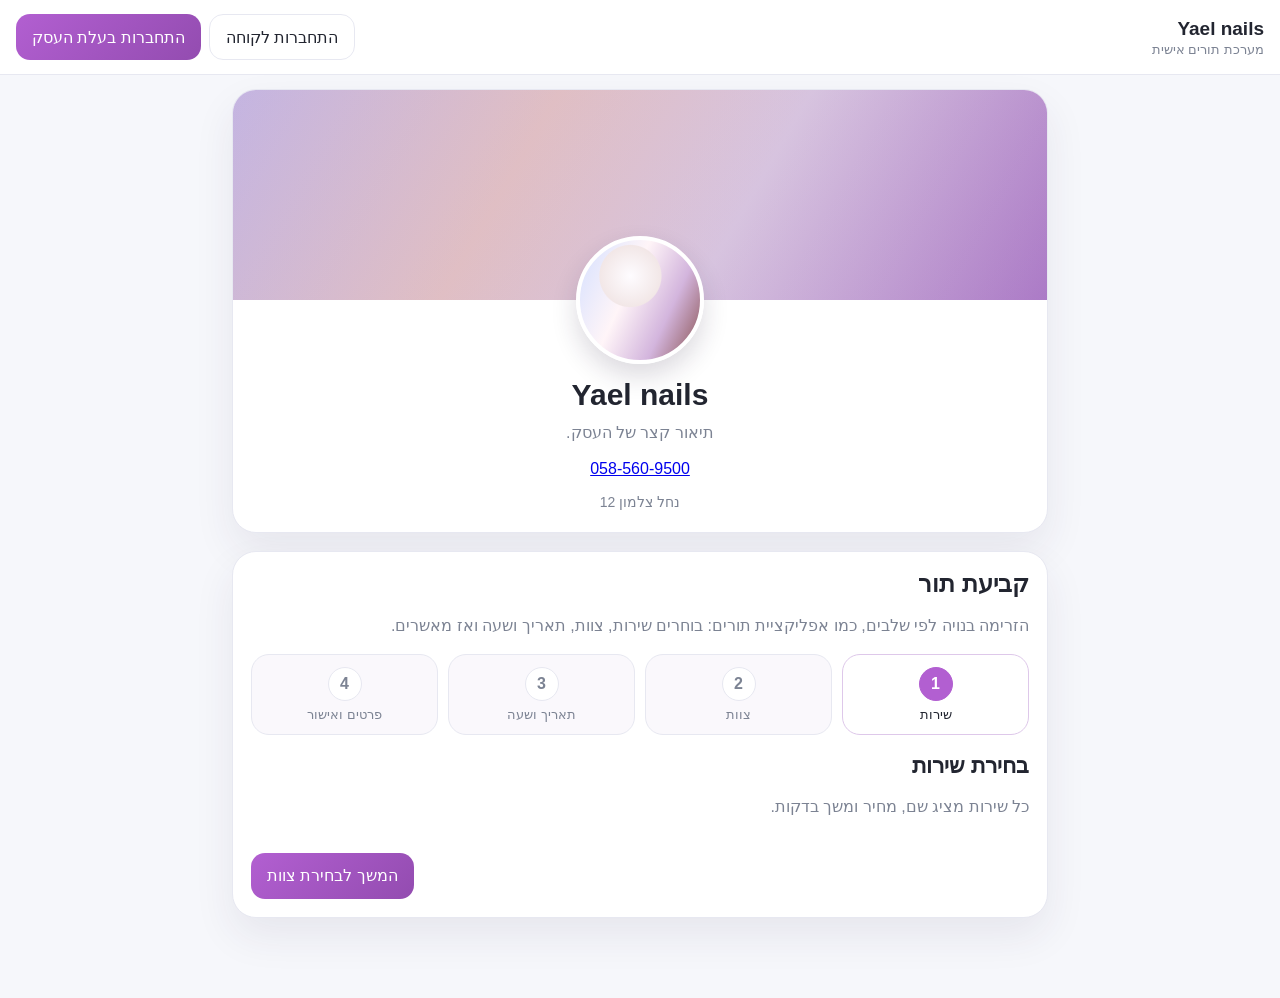
==== commit 109efa95: "Reverted to commit 2dea29e6c981418d2f099bdd4ecf5764c3bcf6cf" ====
--- a/public/app/index.html
+++ b/public/app/index.html
@@ -3,15 +3,15 @@
 <head>
   <meta charset="UTF-8">
   <meta name="viewport" content="width=device-width, initial-scale=1.0">
-  <title>אתר תורים לעסק</title>
+  <title>ניהול תורים אישי</title>
   <meta name="description" content="אתר הזמנת תורים מסודר לפי שלבים: שירות, צוות, תאריך, שעה ופרטים אישיים.">
   <link rel="stylesheet" href="styles.css">
 </head>
 <body>
   <header class="topbar">
     <div class="brand-block">
-      <strong id="brandName">שם העסק שלך</strong>
-      <span>מערכת תורים לעסק</span>
+      <strong id="brandName">Yael nails</strong>
+      <span>מערכת תורים אישית</span>
     </div>
     <div class="topbar-actions">
       <button class="ghost-button" id="openCustomerLogin" type="button">התחברות לקוחה</button>
@@ -22,36 +22,16 @@
 
   <main class="app-shell">
     <section class="landing-card">
-      <div class="cover-image" id="businessCoverImage"></div>
+      <div class="cover-image"></div>
       <div class="landing-content">
         <div class="avatar" id="businessAvatar" aria-hidden="true"></div>
-        <h1 id="businessName">שם העסק שלך</h1>
-        <p class="business-description" id="businessDescription">כתבי כאן תיאור קצר על העסק שלך.</p>
+        <h1 id="businessName">Yael nails</h1>
+        <p class="business-description" id="businessDescription">תיאור קצר של העסק.</p>
         <div class="contact-row">
-          <a class="contact-chip" id="whatsAppLink" href="#" aria-label="וואטסאפ" title="וואטסאפ">
-            <svg viewBox="0 0 24 24" aria-hidden="true">
-              <path d="M12 3a8.5 8.5 0 0 0-7.4 12.7L4 21l5.4-1.4A8.5 8.5 0 1 0 12 3Zm0 15.3a6.8 6.8 0 0 1-3.4-.9l-.4-.2-3.2.8.9-3.1-.2-.4A6.8 6.8 0 1 1 12 18.3Zm3.7-5.1-.9-.4c-.1-.1-.3 0-.4.1l-.5.7c-.1.1-.2.1-.4.1a5.6 5.6 0 0 1-2.7-2.4c-.1-.1-.1-.2 0-.4l.3-.4.2-.3a.5.5 0 0 0 0-.4l-.4-.9c-.1-.3-.3-.3-.4-.3h-.4a.7.7 0 0 0-.5.2 2 2 0 0 0-.6 1.5c0 .9.6 1.7.8 2 .1.1 1.4 2.2 3.5 3 .5.3 1 .4 1.4.5.6.2 1.2.2 1.6.1.5-.1 1.5-.6 1.7-1.1.2-.5.2-1 .2-1.1 0-.1-.1-.2-.3-.3Z"/>
-            </svg>
-          </a>
-          <a class="contact-chip" id="phoneLink" href="#" aria-label="טלפון" title="טלפון">
-            <svg viewBox="0 0 24 24" aria-hidden="true">
-              <path d="M6.7 4h2.1c.4 0 .8.3.9.7l.8 3.4c.1.4 0 .8-.3 1L9 10.3a14 14 0 0 0 4.7 4.7l1.2-1.2c.3-.3.7-.4 1-.3l3.4.8c.4.1.7.5.7.9v2.1c0 .5-.4 1-.9 1A16.1 16.1 0 0 1 5.7 4.9c0-.5.5-.9 1-.9Z"/>
-            </svg>
-          </a>
-          <a class="contact-chip is-hidden" id="instagramLink" href="#" aria-label="אינסטגרם" title="אינסטגרם">
-            <svg viewBox="0 0 24 24" aria-hidden="true">
-              <path d="M7.5 3h9A4.5 4.5 0 0 1 21 7.5v9a4.5 4.5 0 0 1-4.5 4.5h-9A4.5 4.5 0 0 1 3 16.5v-9A4.5 4.5 0 0 1 7.5 3Zm0 1.8A2.7 2.7 0 0 0 4.8 7.5v9a2.7 2.7 0 0 0 2.7 2.7h9a2.7 2.7 0 0 0 2.7-2.7v-9a2.7 2.7 0 0 0-2.7-2.7h-9Zm9.3 1.3a1.1 1.1 0 1 1 0 2.2 1.1 1.1 0 0 1 0-2.2ZM12 7a5 5 0 1 1 0 10 5 5 0 0 1 0-10Zm0 1.8A3.2 3.2 0 1 0 12 15.2 3.2 3.2 0 0 0 12 8.8Z"/>
-            </svg>
-          </a>
-          <a class="contact-chip" id="wazeLink" href="#" aria-label="וייז" title="וייז">
-            <svg viewBox="0 0 24 24" aria-hidden="true">
-              <path d="M12 4.5a7.5 7.5 0 0 0-7.5 7.3c0 1.5.4 2.5 1.2 3.6l-1 2.5 2.8-.7a7.5 7.5 0 1 0 4.5-12.7Zm-3 7.8a1.1 1.1 0 1 1 0 2.2 1.1 1.1 0 0 1 0-2.2Zm6 0a1.1 1.1 0 1 1 0 2.2 1.1 1.1 0 0 1 0-2.2Zm-4.7 3.4h3.4a1.9 1.9 0 0 1-3.4 0Zm-.8 3.1a1.4 1.4 0 1 1-2.8 0h2.8Zm8 0a1.4 1.4 0 1 1-2.8 0h2.8Z"/>
-            </svg>
-          </a>
+          <a class="contact-phone-text" id="phoneLink" href="tel:0585609500">058-560-9500</a>
         </div>
         <div class="business-meta">
-          <span id="businessAddress">כתובת העסק</span>
-          <span class="business-phone-text is-hidden" id="businessPhoneText"></span>
+          <span id="businessAddress">נחל צלמון 12</span>
         </div>
       </div>
     </section>
@@ -81,14 +61,6 @@
         </li>
       </ol>
 
-      <div class="change-mode-banner is-hidden" id="changeModeBanner">
-        <div class="change-mode-copy">
-          <strong>שינוי תור פעיל</strong>
-          <p id="changeModeText">כאן משנים תור קיים בלי לאבד את התור הישן עד לאישור.</p>
-        </div>
-        <button class="ghost-button" id="cancelChangeModeButton" type="button">ביטול שינוי</button>
-      </div>
-
       <section class="wizard-panel is-active" id="servicesStep">
         <div class="section-head compact-head">
           <h3>בחירת שירות</h3>
@@ -173,16 +145,17 @@
         <div class="summary-card" id="bookingSummaryCard"></div>
 
         <div class="notice-box" id="detailsNotice">
-          כדי לאשר תור צריך להתחבר כלקוחה.
+          מלאי שם וטלפון כדי לאשר את התור.
         </div>
 
         <section class="success-panel is-hidden" id="bookingSuccessPanel">
           <div class="success-icon" aria-hidden="true">✓</div>
-          <h3 id="bookingSuccessTitle">ההזמנה נשלחה בהצלחה</h3>
-          <p id="bookingSuccessText">הבקשה נשמרה ומחכה לאישור של בעלת העסק.</p>
+          <h3>ההזמנה נשלחה בהצלחה</h3>
+          <p>הבקשה נשמרה ומחכה לאישור של בעלת העסק.</p>
           <div class="success-summary" id="bookingSuccessSummary"></div>
           <div class="success-panel-actions">
-            <button class="ghost-button is-hidden" id="bookingSuccessCalendarButton" type="button">הוספה ליומן</button>
+            <button class="ghost-button is-hidden" id="bookingSuccessCalendarButton" type="button">הוספה ל-Google Calendar</button>
+            <button class="ghost-button is-hidden" id="bookingSuccessIcsButton" type="button">הוספה ליומן הפרטי</button>
           </div>
         </section>
 
@@ -201,7 +174,7 @@
           </label>
           <div class="panel-actions split-actions">
             <button class="ghost-button" id="backToScheduleStep" type="button">חזרה</button>
-            <button class="primary-button" id="bookingSubmitButton" type="submit">קבע תור</button>
+            <button class="primary-button" type="submit">קבע תור</button>
           </div>
         </form>
       </section>
@@ -209,22 +182,8 @@
 
     <section class="panel-card is-hidden" id="customerBookingsPanel">
       <div class="section-head">
-        <h2>ההזמנות שלי</h2>
-        <p>כאן רואים את כל התורים שלך, מחולקים בצורה פשוטה ל־פעילות, הושלמו ובוטלו.</p>
-      </div>
-      <div class="customer-bookings-toolbar" id="customerBookingsFilters" role="tablist" aria-label="סינון ההזמנות שלי">
-        <button class="customer-bookings-filter is-active" type="button" data-booking-view="active">
-          <span>פעילות</span>
-          <strong data-booking-count="active">0</strong>
-        </button>
-        <button class="customer-bookings-filter" type="button" data-booking-view="completed">
-          <span>הושלמו</span>
-          <strong data-booking-count="completed">0</strong>
-        </button>
-        <button class="customer-bookings-filter" type="button" data-booking-view="cancelled">
-          <span>בוטלו</span>
-          <strong data-booking-count="cancelled">0</strong>
-        </button>
+        <h2>התורים שלי</h2>
+        <p>כאן רואים מה מחכה לאישור, מה אושר, ומה בוטל או נדחה.</p>
       </div>
       <div id="myBookingsList" class="cards-list"></div>
     </section>
@@ -368,18 +327,6 @@
     </div>
   </div>
 
-  <div class="modal is-hidden" id="calendarChoiceModal">
-    <div class="modal-backdrop" id="closeCalendarChoiceModal"></div>
-    <div class="modal-card">
-      <h3>הוספה ליומן</h3>
-      <div class="calendar-choice-actions">
-        <button class="ghost-button" id="deviceCalendarButton" type="button">הוספה ליומן הרגיל</button>
-        <button class="ghost-button" id="googleCalendarButton" type="button">הוספה ליומן Google</button>
-      </div>
-      <button class="danger-button calendar-choice-cancel" id="cancelCalendarChoiceButton" type="button">ביטול</button>
-    </div>
-  </div>
-
   <script src="script.js"></script>
 </body>
 </html>
--- a/public/app/styles.css
+++ b/public/app/styles.css
@@ -104,8 +104,6 @@
   background:
     linear-gradient(rgba(110, 70, 118, 0.18), rgba(110, 70, 118, 0.18)),
     linear-gradient(120deg, #d7cdf9 0%, #f9d9d5 35%, #eedff6 62%, #b986d8 100%);
-  background-position: center;
-  background-size: cover;
 }
 
 .landing-content {
@@ -124,8 +122,6 @@
     radial-gradient(circle at 42% 30%, #fefcff 0%, #f2e7e7 28%, transparent 29%),
     linear-gradient(115deg, #d5e0ff 0%, #fff5f8 40%, #d3b5dd 70%, #88504e 100%);
   box-shadow: 0 12px 26px rgba(39, 25, 55, 0.16);
-  background-position: center;
-  background-size: cover;
 }
 
 .landing-content h1 {
@@ -178,11 +174,6 @@
   gap: 4px;
   color: var(--muted);
   font-size: 14px;
-}
-
-.business-phone-text {
-  direction: ltr;
-  unicode-bidi: plaintext;
 }
 
 .wizard-card,
@@ -676,44 +667,6 @@
   border-top: 1px solid var(--line);
 }
 
-.change-mode-banner {
-  display: flex;
-  align-items: center;
-  justify-content: space-between;
-  gap: 14px;
-  margin: 0 0 18px;
-  padding: 16px 18px;
-  border: 1px solid #d8c0f1;
-  border-radius: 20px;
-  background: linear-gradient(135deg, #fbf5ff, #f6ecfd);
-}
-
-.change-mode-copy {
-  display: grid;
-  gap: 4px;
-}
-
-.change-mode-copy strong {
-  font-size: 17px;
-  color: var(--accent-dark);
-}
-
-.change-mode-copy p {
-  margin: 0;
-  color: var(--muted);
-  line-height: 1.5;
-}
-
-.change-request-strip {
-  margin-top: 12px;
-  padding: 12px 14px;
-  border: 1px solid #d8c0f1;
-  border-radius: 16px;
-  background: #faf3ff;
-  color: var(--accent-dark);
-  line-height: 1.6;
-}
-
 .field {
   display: grid;
   gap: 8px;
@@ -817,24 +770,6 @@
   border-color: #d8dde7;
 }
 
-.status-completed {
-  background: #e5f5f0;
-  color: #1f7b5a;
-  border-color: #bfe3d6;
-}
-
-.status-blocked {
-  background: #efe6fb;
-  color: var(--accent-dark);
-  border-color: #d8c0f1;
-}
-
-.status-special {
-  background: #e7eefc;
-  color: #3152a1;
-  border-color: #c7d6fa;
-}
-
 .status-card-pending {
   box-shadow: inset 4px 0 0 #e1c65b;
 }
@@ -849,18 +784,6 @@
 
 .status-card-cancelled {
   box-shadow: inset 4px 0 0 #8b93a3;
-}
-
-.status-card-completed {
-  box-shadow: inset 4px 0 0 #2b8a69;
-}
-
-.status-card-blocked {
-  box-shadow: inset 4px 0 0 var(--accent);
-}
-
-.status-card-special {
-  box-shadow: inset 4px 0 0 #6f8be8;
 }
 
 .booking-meta,
@@ -872,56 +795,6 @@
   margin-top: 12px;
 }
 
-.customer-bookings-toolbar {
-  display: grid;
-  grid-template-columns: repeat(3, minmax(0, 1fr));
-  gap: 10px;
-  margin-bottom: 16px;
-}
-
-.customer-bookings-filter {
-  display: flex;
-  align-items: center;
-  justify-content: space-between;
-  gap: 10px;
-  min-height: 58px;
-  padding: 12px 14px;
-  border: 1px solid var(--line);
-  border-radius: 18px;
-  background: var(--surface-soft);
-  color: var(--text);
-  cursor: pointer;
-  transition: border-color 180ms ease, background 180ms ease, transform 180ms ease, box-shadow 180ms ease;
-}
-
-.customer-bookings-filter:hover {
-  transform: translateY(-1px);
-  border-color: #d7c1e6;
-  background: #fff;
-}
-
-.customer-bookings-filter strong {
-  min-width: 32px;
-  padding: 5px 8px;
-  border-radius: 999px;
-  background: #fff;
-  border: 1px solid var(--line);
-  text-align: center;
-  font-size: 13px;
-}
-
-.customer-bookings-filter.is-active {
-  border-color: #dcc2e9;
-  background: #fff;
-  box-shadow: 0 10px 24px rgba(178, 95, 209, 0.12);
-}
-
-.customer-bookings-filter.is-active strong {
-  background: var(--accent-soft);
-  border-color: #e0c7ec;
-  color: var(--accent-dark);
-}
-
 .success-panel-actions {
   display: flex;
   justify-content: center;
@@ -930,104 +803,6 @@
 
 .success-panel-actions .ghost-button {
   min-width: 180px;
-}
-
-.calendar-choice-actions {
-  display: grid;
-  gap: 10px;
-  margin-top: 16px;
-}
-
-.calendar-choice-cancel {
-  width: 100%;
-  margin-top: 12px;
-}
-
-.business-media-editor {
-  display: grid;
-  gap: 16px;
-  margin-top: 8px;
-}
-
-.blocked-slot-form,
-.special-hours-form {
-  display: grid;
-  gap: 14px;
-  margin-top: 14px;
-}
-
-.blocked-slot-form-grid,
-.special-hours-form-grid {
-  display: grid;
-  gap: 12px;
-}
-
-.blocked-slot-note-field,
-.special-hours-note-field {
-  grid-column: 1 / -1;
-}
-
-.blocked-slots-list,
-.special-hours-list {
-  margin-top: 18px;
-}
-
-.checkbox-field {
-  display: flex;
-  align-items: center;
-  gap: 10px;
-  min-height: 52px;
-  padding: 0 14px;
-  border: 1px solid var(--line);
-  border-radius: 14px;
-  background: #fff;
-}
-
-.checkbox-field input {
-  width: 18px;
-  height: 18px;
-}
-
-.special-hours-closed-field .checkbox-field {
-  justify-content: flex-start;
-}
-
-.business-media-card {
-  display: grid;
-  gap: 12px;
-  padding: 14px;
-  border: 1px solid var(--line);
-  border-radius: 18px;
-  background: var(--surface-soft);
-}
-
-.business-media-card h4 {
-  margin: 0;
-  font-size: 17px;
-}
-
-.business-media-preview {
-  border: 1px solid var(--line);
-  background:
-    linear-gradient(rgba(110, 70, 118, 0.18), rgba(110, 70, 118, 0.18)),
-    linear-gradient(120deg, #d7cdf9 0%, #f9d9d5 35%, #eedff6 62%, #b986d8 100%);
-  background-position: center;
-  background-size: cover;
-}
-
-.business-media-preview-cover {
-  min-height: 132px;
-  border-radius: 20px;
-}
-
-.business-media-preview-avatar {
-  width: 120px;
-  height: 120px;
-  border-radius: 50%;
-  justify-self: center;
-  border-width: 4px;
-  border-color: #fff;
-  box-shadow: 0 12px 26px rgba(39, 25, 55, 0.16);
 }
 
 .undo-strip {
@@ -1312,19 +1087,6 @@
   .admin-card-wide {
     grid-column: 1 / -1;
   }
-
-  .business-media-editor {
-    grid-template-columns: repeat(2, minmax(0, 1fr));
-  }
-
-  .calendar-choice-actions {
-    grid-template-columns: repeat(2, minmax(0, 1fr));
-  }
-
-  .blocked-slot-form-grid,
-  .special-hours-form-grid {
-    grid-template-columns: repeat(2, minmax(0, 1fr));
-  }
 }
 
 @media (max-width: 719px) {
@@ -1348,34 +1110,13 @@
     width: 100%;
   }
 
-  .change-mode-banner {
-    flex-direction: column;
-    align-items: stretch;
-  }
-
   .staff-grid,
   .services-grid,
   .time-slots-grid {
     grid-template-columns: repeat(2, minmax(0, 1fr));
   }
 
-  .customer-bookings-filter {
-    min-height: 52px;
-    padding: 10px 12px;
-    font-size: 14px;
-  }
-
-  .customer-bookings-filter strong {
-    min-width: 28px;
-    padding-inline: 6px;
-  }
-
   .editor-row {
-    grid-template-columns: 1fr;
-  }
-
-  .blocked-slot-form-grid,
-  .special-hours-form-grid {
     grid-template-columns: 1fr;
   }
 
@@ -1393,13 +1134,3 @@
     position: static;
   }
 }
-
-@media (min-width: 1024px) {
-  .blocked-slot-form-grid {
-    grid-template-columns: 1fr 1fr 1.2fr;
-  }
-
-  .special-hours-form-grid {
-    grid-template-columns: repeat(3, minmax(0, 1fr));
-  }
-}
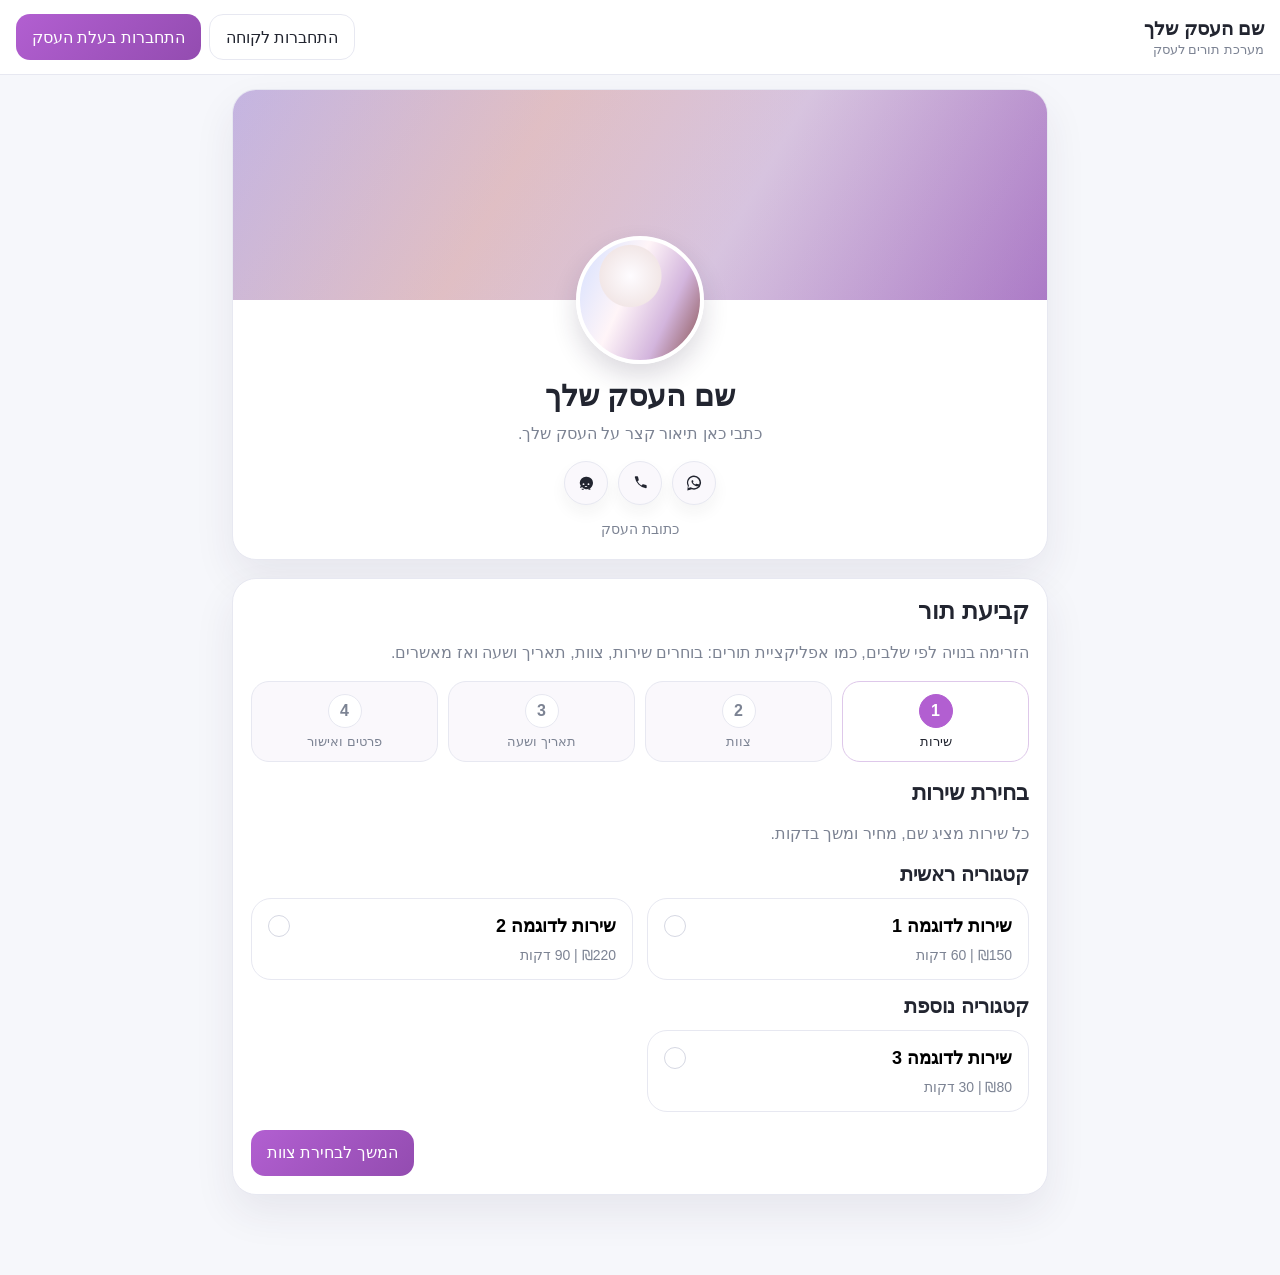
==== commit 1ad675d3: "Changes Co-authored-by: oridahan5555-spec <274042148+oridahan5555-spec@users.noreply.github.com>" ====
--- a/public/app/index.html
+++ b/public/app/index.html
@@ -3,15 +3,15 @@
 <head>
   <meta charset="UTF-8">
   <meta name="viewport" content="width=device-width, initial-scale=1.0">
-  <title>ניהול תורים אישי</title>
+  <title>אתר תורים לעסק</title>
   <meta name="description" content="אתר הזמנת תורים מסודר לפי שלבים: שירות, צוות, תאריך, שעה ופרטים אישיים.">
   <link rel="stylesheet" href="styles.css">
 </head>
 <body>
   <header class="topbar">
     <div class="brand-block">
-      <strong id="brandName">Yael nails</strong>
-      <span>מערכת תורים אישית</span>
+      <strong id="brandName">שם העסק שלך</strong>
+      <span>מערכת תורים לעסק</span>
     </div>
     <div class="topbar-actions">
       <button class="ghost-button" id="openCustomerLogin" type="button">התחברות לקוחה</button>
@@ -22,16 +22,36 @@
 
   <main class="app-shell">
     <section class="landing-card">
-      <div class="cover-image"></div>
+      <div class="cover-image" id="businessCoverImage"></div>
       <div class="landing-content">
         <div class="avatar" id="businessAvatar" aria-hidden="true"></div>
-        <h1 id="businessName">Yael nails</h1>
-        <p class="business-description" id="businessDescription">תיאור קצר של העסק.</p>
+        <h1 id="businessName">שם העסק שלך</h1>
+        <p class="business-description" id="businessDescription">כתבי כאן תיאור קצר על העסק שלך.</p>
         <div class="contact-row">
-          <a class="contact-phone-text" id="phoneLink" href="tel:0585609500">058-560-9500</a>
+          <a class="contact-chip" id="whatsAppLink" href="#" aria-label="וואטסאפ" title="וואטסאפ">
+            <svg viewBox="0 0 24 24" aria-hidden="true">
+              <path d="M12 3a8.5 8.5 0 0 0-7.4 12.7L4 21l5.4-1.4A8.5 8.5 0 1 0 12 3Zm0 15.3a6.8 6.8 0 0 1-3.4-.9l-.4-.2-3.2.8.9-3.1-.2-.4A6.8 6.8 0 1 1 12 18.3Zm3.7-5.1-.9-.4c-.1-.1-.3 0-.4.1l-.5.7c-.1.1-.2.1-.4.1a5.6 5.6 0 0 1-2.7-2.4c-.1-.1-.1-.2 0-.4l.3-.4.2-.3a.5.5 0 0 0 0-.4l-.4-.9c-.1-.3-.3-.3-.4-.3h-.4a.7.7 0 0 0-.5.2 2 2 0 0 0-.6 1.5c0 .9.6 1.7.8 2 .1.1 1.4 2.2 3.5 3 .5.3 1 .4 1.4.5.6.2 1.2.2 1.6.1.5-.1 1.5-.6 1.7-1.1.2-.5.2-1 .2-1.1 0-.1-.1-.2-.3-.3Z"/>
+            </svg>
+          </a>
+          <a class="contact-chip" id="phoneLink" href="#" aria-label="טלפון" title="טלפון">
+            <svg viewBox="0 0 24 24" aria-hidden="true">
+              <path d="M6.7 4h2.1c.4 0 .8.3.9.7l.8 3.4c.1.4 0 .8-.3 1L9 10.3a14 14 0 0 0 4.7 4.7l1.2-1.2c.3-.3.7-.4 1-.3l3.4.8c.4.1.7.5.7.9v2.1c0 .5-.4 1-.9 1A16.1 16.1 0 0 1 5.7 4.9c0-.5.5-.9 1-.9Z"/>
+            </svg>
+          </a>
+          <a class="contact-chip is-hidden" id="instagramLink" href="#" aria-label="אינסטגרם" title="אינסטגרם">
+            <svg viewBox="0 0 24 24" aria-hidden="true">
+              <path d="M7.5 3h9A4.5 4.5 0 0 1 21 7.5v9a4.5 4.5 0 0 1-4.5 4.5h-9A4.5 4.5 0 0 1 3 16.5v-9A4.5 4.5 0 0 1 7.5 3Zm0 1.8A2.7 2.7 0 0 0 4.8 7.5v9a2.7 2.7 0 0 0 2.7 2.7h9a2.7 2.7 0 0 0 2.7-2.7v-9a2.7 2.7 0 0 0-2.7-2.7h-9Zm9.3 1.3a1.1 1.1 0 1 1 0 2.2 1.1 1.1 0 0 1 0-2.2ZM12 7a5 5 0 1 1 0 10 5 5 0 0 1 0-10Zm0 1.8A3.2 3.2 0 1 0 12 15.2 3.2 3.2 0 0 0 12 8.8Z"/>
+            </svg>
+          </a>
+          <a class="contact-chip" id="wazeLink" href="#" aria-label="וייז" title="וייז">
+            <svg viewBox="0 0 24 24" aria-hidden="true">
+              <path d="M12 4.5a7.5 7.5 0 0 0-7.5 7.3c0 1.5.4 2.5 1.2 3.6l-1 2.5 2.8-.7a7.5 7.5 0 1 0 4.5-12.7Zm-3 7.8a1.1 1.1 0 1 1 0 2.2 1.1 1.1 0 0 1 0-2.2Zm6 0a1.1 1.1 0 1 1 0 2.2 1.1 1.1 0 0 1 0-2.2Zm-4.7 3.4h3.4a1.9 1.9 0 0 1-3.4 0Zm-.8 3.1a1.4 1.4 0 1 1-2.8 0h2.8Zm8 0a1.4 1.4 0 1 1-2.8 0h2.8Z"/>
+            </svg>
+          </a>
         </div>
         <div class="business-meta">
-          <span id="businessAddress">נחל צלמון 12</span>
+          <span id="businessAddress">כתובת העסק</span>
+          <span class="business-phone-text is-hidden" id="businessPhoneText"></span>
         </div>
       </div>
     </section>
@@ -61,6 +81,14 @@
         </li>
       </ol>
 
+      <div class="change-mode-banner is-hidden" id="changeModeBanner">
+        <div class="change-mode-copy">
+          <strong>שינוי תור פעיל</strong>
+          <p id="changeModeText">כאן משנים תור קיים בלי לאבד את התור הישן עד לאישור.</p>
+        </div>
+        <button class="ghost-button" id="cancelChangeModeButton" type="button">ביטול שינוי</button>
+      </div>
+
       <section class="wizard-panel is-active" id="servicesStep">
         <div class="section-head compact-head">
           <h3>בחירת שירות</h3>
@@ -145,17 +173,16 @@
         <div class="summary-card" id="bookingSummaryCard"></div>
 
         <div class="notice-box" id="detailsNotice">
-          מלאי שם וטלפון כדי לאשר את התור.
+          כדי לאשר תור צריך להתחבר כלקוחה.
         </div>
 
         <section class="success-panel is-hidden" id="bookingSuccessPanel">
           <div class="success-icon" aria-hidden="true">✓</div>
-          <h3>ההזמנה נשלחה בהצלחה</h3>
-          <p>הבקשה נשמרה ומחכה לאישור של בעלת העסק.</p>
+          <h3 id="bookingSuccessTitle">ההזמנה נשלחה בהצלחה</h3>
+          <p id="bookingSuccessText">הבקשה נשמרה ומחכה לאישור של בעלת העסק.</p>
           <div class="success-summary" id="bookingSuccessSummary"></div>
           <div class="success-panel-actions">
-            <button class="ghost-button is-hidden" id="bookingSuccessCalendarButton" type="button">הוספה ל-Google Calendar</button>
-            <button class="ghost-button is-hidden" id="bookingSuccessIcsButton" type="button">הוספה ליומן הפרטי</button>
+            <button class="ghost-button is-hidden" id="bookingSuccessCalendarButton" type="button">הוספה ליומן</button>
           </div>
         </section>
 
@@ -174,7 +201,7 @@
           </label>
           <div class="panel-actions split-actions">
             <button class="ghost-button" id="backToScheduleStep" type="button">חזרה</button>
-            <button class="primary-button" type="submit">קבע תור</button>
+            <button class="primary-button" id="bookingSubmitButton" type="submit">קבע תור</button>
           </div>
         </form>
       </section>
@@ -182,8 +209,22 @@
 
     <section class="panel-card is-hidden" id="customerBookingsPanel">
       <div class="section-head">
-        <h2>התורים שלי</h2>
-        <p>כאן רואים מה מחכה לאישור, מה אושר, ומה בוטל או נדחה.</p>
+        <h2>ההזמנות שלי</h2>
+        <p>כאן רואים את כל התורים שלך, מחולקים בצורה פשוטה ל־פעילות, הושלמו ובוטלו.</p>
+      </div>
+      <div class="customer-bookings-toolbar" id="customerBookingsFilters" role="tablist" aria-label="סינון ההזמנות שלי">
+        <button class="customer-bookings-filter is-active" type="button" data-booking-view="active">
+          <span>פעילות</span>
+          <strong data-booking-count="active">0</strong>
+        </button>
+        <button class="customer-bookings-filter" type="button" data-booking-view="completed">
+          <span>הושלמו</span>
+          <strong data-booking-count="completed">0</strong>
+        </button>
+        <button class="customer-bookings-filter" type="button" data-booking-view="cancelled">
+          <span>בוטלו</span>
+          <strong data-booking-count="cancelled">0</strong>
+        </button>
       </div>
       <div id="myBookingsList" class="cards-list"></div>
     </section>
@@ -327,6 +368,18 @@
     </div>
   </div>
 
+  <div class="modal is-hidden" id="calendarChoiceModal">
+    <div class="modal-backdrop" id="closeCalendarChoiceModal"></div>
+    <div class="modal-card">
+      <h3>הוספה ליומן</h3>
+      <div class="calendar-choice-actions">
+        <button class="ghost-button" id="deviceCalendarButton" type="button">הוספה ליומן הרגיל</button>
+        <button class="ghost-button" id="googleCalendarButton" type="button">הוספה ליומן Google</button>
+      </div>
+      <button class="danger-button calendar-choice-cancel" id="cancelCalendarChoiceButton" type="button">ביטול</button>
+    </div>
+  </div>
+
   <script src="script.js"></script>
 </body>
 </html>
--- a/public/app/styles.css
+++ b/public/app/styles.css
@@ -104,6 +104,8 @@
   background:
     linear-gradient(rgba(110, 70, 118, 0.18), rgba(110, 70, 118, 0.18)),
     linear-gradient(120deg, #d7cdf9 0%, #f9d9d5 35%, #eedff6 62%, #b986d8 100%);
+  background-position: center;
+  background-size: cover;
 }
 
 .landing-content {
@@ -122,6 +124,8 @@
     radial-gradient(circle at 42% 30%, #fefcff 0%, #f2e7e7 28%, transparent 29%),
     linear-gradient(115deg, #d5e0ff 0%, #fff5f8 40%, #d3b5dd 70%, #88504e 100%);
   box-shadow: 0 12px 26px rgba(39, 25, 55, 0.16);
+  background-position: center;
+  background-size: cover;
 }
 
 .landing-content h1 {
@@ -174,6 +178,11 @@
   gap: 4px;
   color: var(--muted);
   font-size: 14px;
+}
+
+.business-phone-text {
+  direction: ltr;
+  unicode-bidi: plaintext;
 }
 
 .wizard-card,
@@ -667,6 +676,44 @@
   border-top: 1px solid var(--line);
 }
 
+.change-mode-banner {
+  display: flex;
+  align-items: center;
+  justify-content: space-between;
+  gap: 14px;
+  margin: 0 0 18px;
+  padding: 16px 18px;
+  border: 1px solid #d8c0f1;
+  border-radius: 20px;
+  background: linear-gradient(135deg, #fbf5ff, #f6ecfd);
+}
+
+.change-mode-copy {
+  display: grid;
+  gap: 4px;
+}
+
+.change-mode-copy strong {
+  font-size: 17px;
+  color: var(--accent-dark);
+}
+
+.change-mode-copy p {
+  margin: 0;
+  color: var(--muted);
+  line-height: 1.5;
+}
+
+.change-request-strip {
+  margin-top: 12px;
+  padding: 12px 14px;
+  border: 1px solid #d8c0f1;
+  border-radius: 16px;
+  background: #faf3ff;
+  color: var(--accent-dark);
+  line-height: 1.6;
+}
+
 .field {
   display: grid;
   gap: 8px;
@@ -770,6 +817,24 @@
   border-color: #d8dde7;
 }
 
+.status-completed {
+  background: #e5f5f0;
+  color: #1f7b5a;
+  border-color: #bfe3d6;
+}
+
+.status-blocked {
+  background: #efe6fb;
+  color: var(--accent-dark);
+  border-color: #d8c0f1;
+}
+
+.status-special {
+  background: #e7eefc;
+  color: #3152a1;
+  border-color: #c7d6fa;
+}
+
 .status-card-pending {
   box-shadow: inset 4px 0 0 #e1c65b;
 }
@@ -784,6 +849,18 @@
 
 .status-card-cancelled {
   box-shadow: inset 4px 0 0 #8b93a3;
+}
+
+.status-card-completed {
+  box-shadow: inset 4px 0 0 #2b8a69;
+}
+
+.status-card-blocked {
+  box-shadow: inset 4px 0 0 var(--accent);
+}
+
+.status-card-special {
+  box-shadow: inset 4px 0 0 #6f8be8;
 }
 
 .booking-meta,
@@ -795,6 +872,56 @@
   margin-top: 12px;
 }
 
+.customer-bookings-toolbar {
+  display: grid;
+  grid-template-columns: repeat(3, minmax(0, 1fr));
+  gap: 10px;
+  margin-bottom: 16px;
+}
+
+.customer-bookings-filter {
+  display: flex;
+  align-items: center;
+  justify-content: space-between;
+  gap: 10px;
+  min-height: 58px;
+  padding: 12px 14px;
+  border: 1px solid var(--line);
+  border-radius: 18px;
+  background: var(--surface-soft);
+  color: var(--text);
+  cursor: pointer;
+  transition: border-color 180ms ease, background 180ms ease, transform 180ms ease, box-shadow 180ms ease;
+}
+
+.customer-bookings-filter:hover {
+  transform: translateY(-1px);
+  border-color: #d7c1e6;
+  background: #fff;
+}
+
+.customer-bookings-filter strong {
+  min-width: 32px;
+  padding: 5px 8px;
+  border-radius: 999px;
+  background: #fff;
+  border: 1px solid var(--line);
+  text-align: center;
+  font-size: 13px;
+}
+
+.customer-bookings-filter.is-active {
+  border-color: #dcc2e9;
+  background: #fff;
+  box-shadow: 0 10px 24px rgba(178, 95, 209, 0.12);
+}
+
+.customer-bookings-filter.is-active strong {
+  background: var(--accent-soft);
+  border-color: #e0c7ec;
+  color: var(--accent-dark);
+}
+
 .success-panel-actions {
   display: flex;
   justify-content: center;
@@ -803,6 +930,104 @@
 
 .success-panel-actions .ghost-button {
   min-width: 180px;
+}
+
+.calendar-choice-actions {
+  display: grid;
+  gap: 10px;
+  margin-top: 16px;
+}
+
+.calendar-choice-cancel {
+  width: 100%;
+  margin-top: 12px;
+}
+
+.business-media-editor {
+  display: grid;
+  gap: 16px;
+  margin-top: 8px;
+}
+
+.blocked-slot-form,
+.special-hours-form {
+  display: grid;
+  gap: 14px;
+  margin-top: 14px;
+}
+
+.blocked-slot-form-grid,
+.special-hours-form-grid {
+  display: grid;
+  gap: 12px;
+}
+
+.blocked-slot-note-field,
+.special-hours-note-field {
+  grid-column: 1 / -1;
+}
+
+.blocked-slots-list,
+.special-hours-list {
+  margin-top: 18px;
+}
+
+.checkbox-field {
+  display: flex;
+  align-items: center;
+  gap: 10px;
+  min-height: 52px;
+  padding: 0 14px;
+  border: 1px solid var(--line);
+  border-radius: 14px;
+  background: #fff;
+}
+
+.checkbox-field input {
+  width: 18px;
+  height: 18px;
+}
+
+.special-hours-closed-field .checkbox-field {
+  justify-content: flex-start;
+}
+
+.business-media-card {
+  display: grid;
+  gap: 12px;
+  padding: 14px;
+  border: 1px solid var(--line);
+  border-radius: 18px;
+  background: var(--surface-soft);
+}
+
+.business-media-card h4 {
+  margin: 0;
+  font-size: 17px;
+}
+
+.business-media-preview {
+  border: 1px solid var(--line);
+  background:
+    linear-gradient(rgba(110, 70, 118, 0.18), rgba(110, 70, 118, 0.18)),
+    linear-gradient(120deg, #d7cdf9 0%, #f9d9d5 35%, #eedff6 62%, #b986d8 100%);
+  background-position: center;
+  background-size: cover;
+}
+
+.business-media-preview-cover {
+  min-height: 132px;
+  border-radius: 20px;
+}
+
+.business-media-preview-avatar {
+  width: 120px;
+  height: 120px;
+  border-radius: 50%;
+  justify-self: center;
+  border-width: 4px;
+  border-color: #fff;
+  box-shadow: 0 12px 26px rgba(39, 25, 55, 0.16);
 }
 
 .undo-strip {
@@ -1087,6 +1312,19 @@
   .admin-card-wide {
     grid-column: 1 / -1;
   }
+
+  .business-media-editor {
+    grid-template-columns: repeat(2, minmax(0, 1fr));
+  }
+
+  .calendar-choice-actions {
+    grid-template-columns: repeat(2, minmax(0, 1fr));
+  }
+
+  .blocked-slot-form-grid,
+  .special-hours-form-grid {
+    grid-template-columns: repeat(2, minmax(0, 1fr));
+  }
 }
 
 @media (max-width: 719px) {
@@ -1110,13 +1348,34 @@
     width: 100%;
   }
 
+  .change-mode-banner {
+    flex-direction: column;
+    align-items: stretch;
+  }
+
   .staff-grid,
   .services-grid,
   .time-slots-grid {
     grid-template-columns: repeat(2, minmax(0, 1fr));
   }
 
+  .customer-bookings-filter {
+    min-height: 52px;
+    padding: 10px 12px;
+    font-size: 14px;
+  }
+
+  .customer-bookings-filter strong {
+    min-width: 28px;
+    padding-inline: 6px;
+  }
+
   .editor-row {
+    grid-template-columns: 1fr;
+  }
+
+  .blocked-slot-form-grid,
+  .special-hours-form-grid {
     grid-template-columns: 1fr;
   }
 
@@ -1134,3 +1393,13 @@
     position: static;
   }
 }
+
+@media (min-width: 1024px) {
+  .blocked-slot-form-grid {
+    grid-template-columns: 1fr 1fr 1.2fr;
+  }
+
+  .special-hours-form-grid {
+    grid-template-columns: repeat(3, minmax(0, 1fr));
+  }
+}
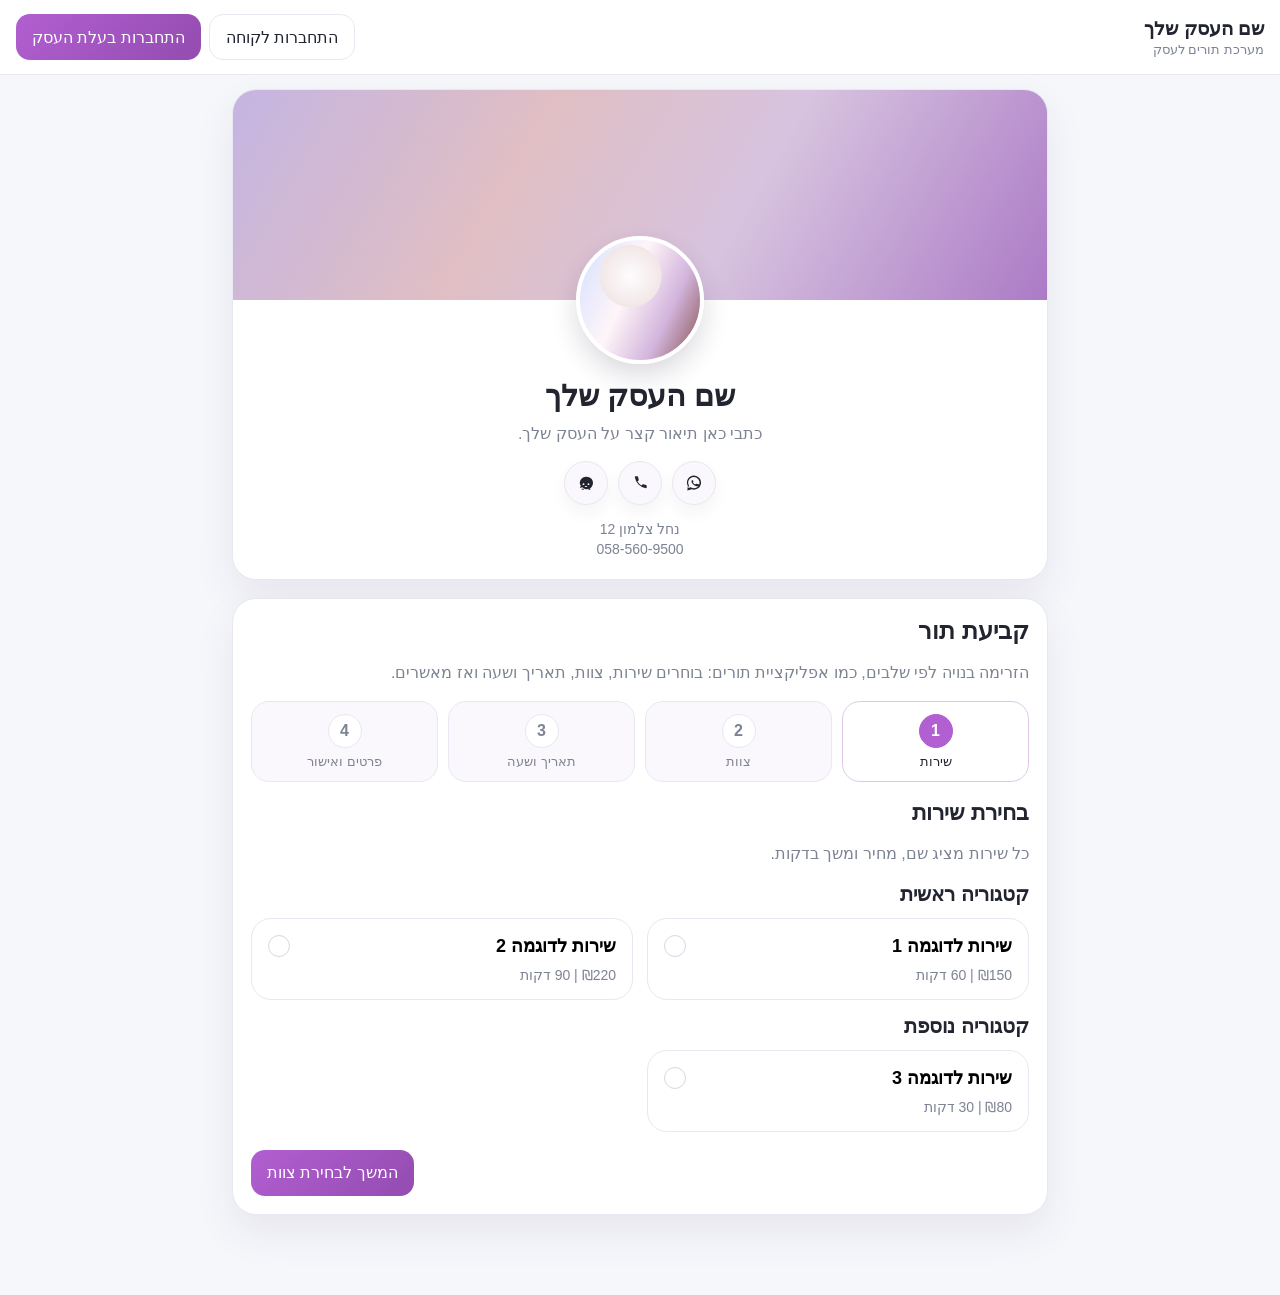
==== commit d124bd77: "Changes Co-authored-by: oridahan5555-spec <274042148+oridahan5555-spec@users.noreply.github.com>" ====
--- a/public/app/index.html
+++ b/public/app/index.html
@@ -50,7 +50,7 @@
           </a>
         </div>
         <div class="business-meta">
-          <span id="businessAddress">כתובת העסק</span>
+          <span id="businessAddress">נחל צלמון 12</span>
           <span class="business-phone-text is-hidden" id="businessPhoneText"></span>
         </div>
       </div>
